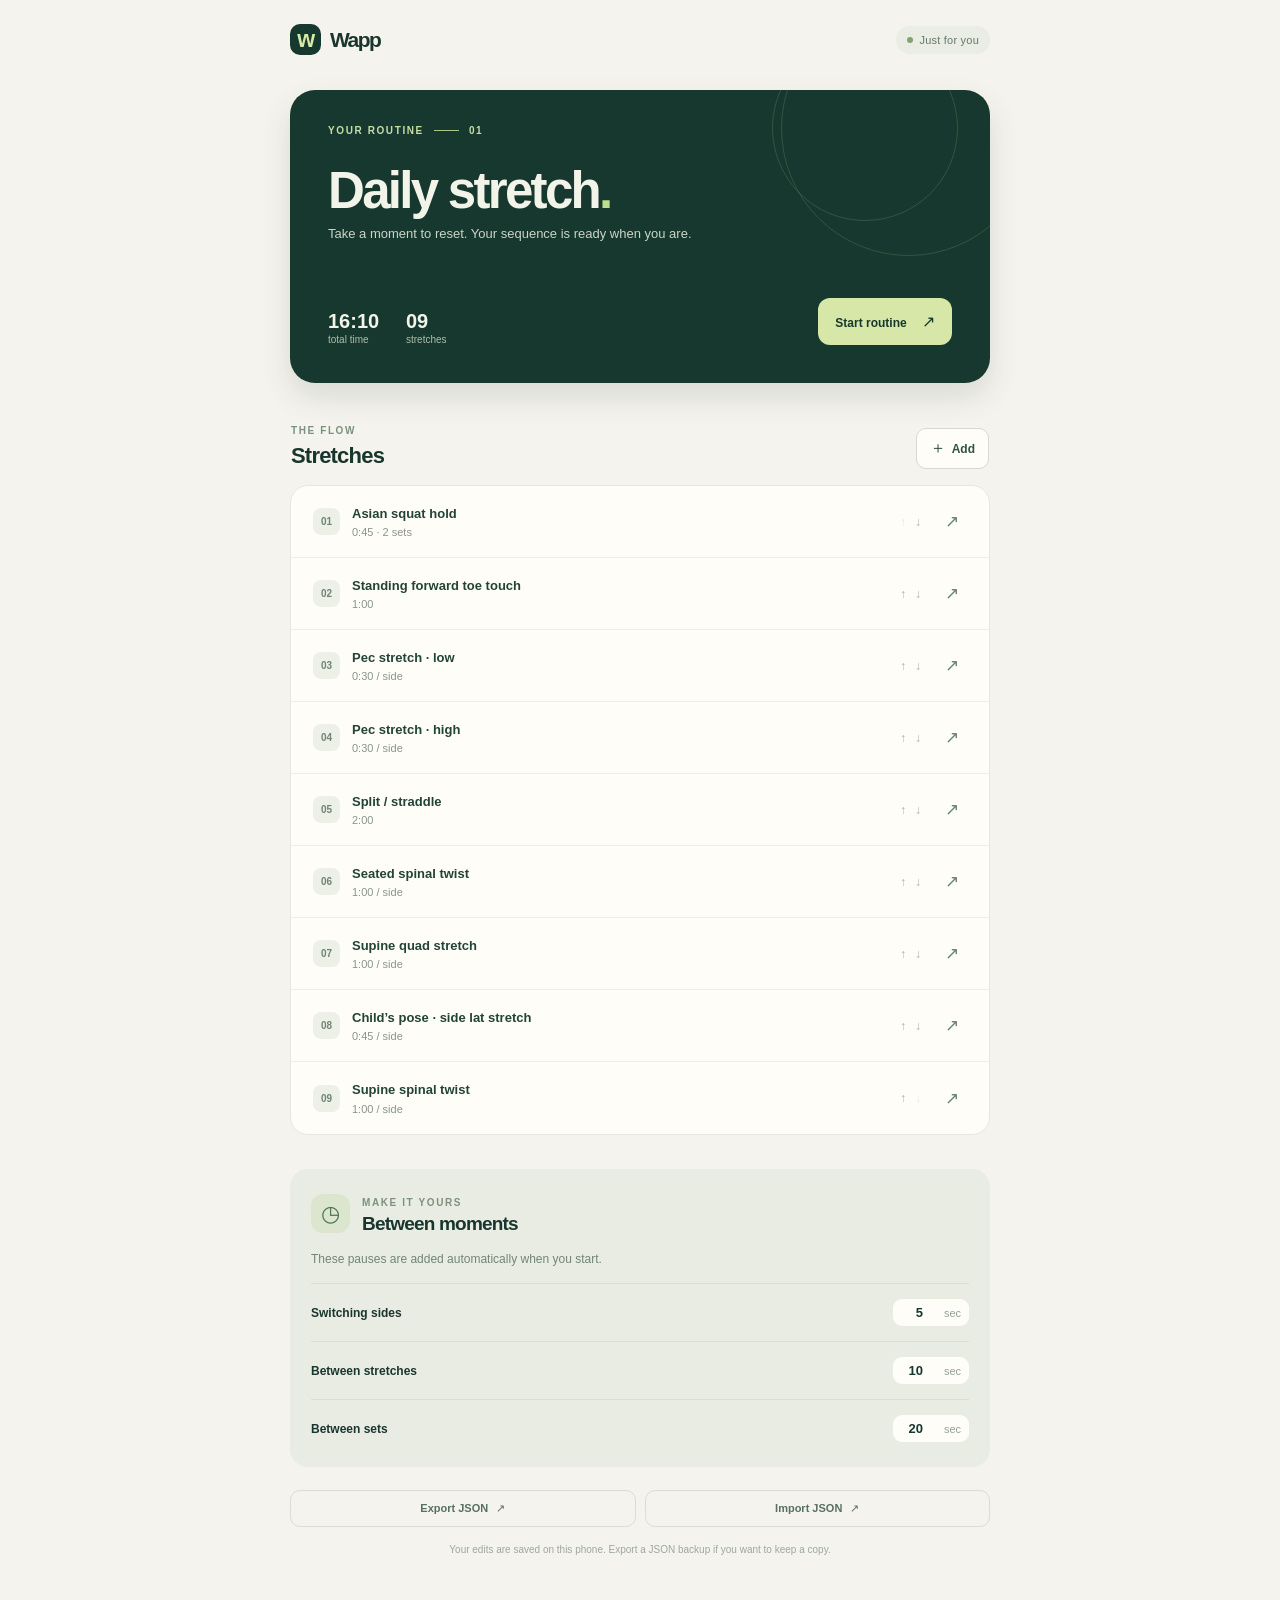
==== docs/index.html @ 228a7057 "Prepare Wapp for GitHub Pages" ====
<!doctype html>
<html lang="en">
<head>
  <meta charset="utf-8">
  <meta name="viewport" content="width=device-width, initial-scale=1, viewport-fit=cover">
  <meta name="theme-color" content="#17382e">
  <meta name="apple-mobile-web-app-capable" content="yes">
  <meta name="apple-mobile-web-app-status-bar-style" content="default">
  <meta name="apple-mobile-web-app-title" content="Wapp">
  <meta name="description" content="Your personal stretch routine and timer.">
  <link rel="manifest" href="./manifest.webmanifest">
  <link rel="icon" href="./icon.svg" type="image/svg+xml">
  <link rel="apple-touch-icon" href="./apple-touch-icon.png">
  <link rel="stylesheet" href="./styles.css">
  <title>Wapp · Daily stretch</title>
</head>
<body>
  <main id="overview" class="app-shell">
    <header class="topbar">
      <div class="brand"><span class="brand-mark">w</span><span>Wapp</span></div>
      <span class="private-tag"><span class="private-dot"></span> Just for you</span>
    </header>

    <section class="hero" aria-labelledby="routine-title">
      <div class="hero-orb orb-one"></div><div class="hero-orb orb-two"></div>
      <div class="eyebrow">YOUR ROUTINE <span class="eyebrow-line"></span> 01</div>
      <h1 id="routine-title">Daily stretch<span class="period">.</span></h1>
      <p>Take a moment to reset. Your sequence is ready when you are.</p>
      <div class="hero-bottom">
        <div class="hero-stat"><strong id="total-duration">—</strong><span>total time</span></div>
        <div class="hero-stat"><strong id="move-count">—</strong><span>stretches</span></div>
        <button id="start-button" class="start-button" type="button">Start routine <span aria-hidden="true">↗</span></button>
      </div>
    </section>

    <section class="section-head" aria-label="Routine overview">
      <div><span class="section-kicker">THE FLOW</span><h2>Stretches</h2></div>
      <button id="add-button" class="subtle-button" type="button"><span aria-hidden="true">＋</span> Add</button>
    </section>
    <ol id="exercise-list" class="exercise-list"></ol>

    <section class="settings-card" aria-labelledby="settings-title">
      <div class="settings-head"><span class="settings-icon" aria-hidden="true">◷</span><div><span class="section-kicker">MAKE IT YOURS</span><h2 id="settings-title">Between moments</h2></div></div>
      <p>These pauses are added automatically when you start.</p>
      <div class="setting-row"><label for="side-switch">Switching sides</label><div class="number-field"><input id="side-switch" type="number" min="0" max="300" inputmode="numeric"><span>sec</span></div></div>
      <div class="setting-row"><label for="between-exercises">Between stretches</label><div class="number-field"><input id="between-exercises" type="number" min="0" max="300" inputmode="numeric"><span>sec</span></div></div>
      <div class="setting-row"><label for="between-sets">Between sets</label><div class="number-field"><input id="between-sets" type="number" min="0" max="600" inputmode="numeric"><span>sec</span></div></div>
    </section>

    <section class="data-actions" aria-label="Routine data">
      <button id="export-button" type="button">Export JSON <span aria-hidden="true">↗</span></button>
      <button id="import-button" type="button">Import JSON <span aria-hidden="true">↗</span></button>
      <input id="import-file" type="file" accept="application/json,.json" hidden>
    </section>
    <p class="footer-note">Your edits are saved on this phone. Export a JSON backup if you want to keep a copy.</p>
  </main>

  <main id="session" class="session-screen" hidden>
    <div class="session-top"><button id="end-button" class="session-exit" type="button">← End</button><span class="session-label">WAPP / IN SESSION</span><span id="session-progress">1 / 1</span></div>
    <div class="session-main">
      <div id="phase-label" class="phase-label">STRETCH</div>
      <h1 id="step-name">Asian squat hold</h1>
      <p id="step-detail" class="step-detail">Set 1 of 2</p>
      <div id="timer-ring" class="timer-ring"><div class="timer-inner"><span id="remaining-time">0:45</span><span>REMAINING</span></div></div>
      <p id="pause-note" class="pause-note" role="status">Keep this screen open for audible transitions.</p>
    </div>
    <div class="session-bottom">
      <div class="up-next"><span>UP NEXT</span><strong id="up-next-name">Set break</strong></div>
      <div class="session-controls"><button id="previous-button" type="button" aria-label="Previous step">↶</button><button id="pause-button" type="button">Pause</button><button id="next-button" type="button" aria-label="Next step">↷</button></div>
    </div>
  </main>

  <dialog id="exercise-dialog" class="edit-dialog">
    <form id="exercise-form" method="dialog">
      <div class="dialog-head"><div><span class="section-kicker">YOUR ROUTINE</span><h2 id="dialog-title">Edit stretch</h2></div><button id="close-dialog" class="close-button" type="button" aria-label="Close">×</button></div>
      <label class="form-label" for="exercise-name">Name<input id="exercise-name" name="name" required maxlength="80" autocomplete="off"></label>
      <div class="form-grid"><label class="form-label" for="exercise-seconds">Seconds per hold<input id="exercise-seconds" name="seconds" type="number" required min="1" max="3600" inputmode="numeric"></label><label class="form-label" for="exercise-sets">Sets<input id="exercise-sets" name="sets" type="number" required min="1" max="20" inputmode="numeric"></label></div>
      <label class="form-label" for="exercise-sides">Sides<select id="exercise-sides" name="sides"><option value="none">One hold</option><option value="both">Left and right</option></select></label>
      <div class="dialog-actions"><button id="delete-button" class="delete-button" type="button">Delete</button><button class="save-button" type="submit">Save stretch</button></div>
    </form>
  </dialog>
  <div id="toast" class="toast" role="status" aria-live="polite"></div>
  <script type="module" src="./app.js"></script>
</body>
</html>
---- docs/styles.css ----
:root{font-family:-apple-system,BlinkMacSystemFont,'Segoe UI',sans-serif;color:#19362e;background:#f5f3ed;font-synthesis:none;-webkit-font-smoothing:antialiased}
*{box-sizing:border-box}body{margin:0}button,input,select{font:inherit}button{cursor:pointer}button:focus-visible,input:focus-visible,select:focus-visible{outline:3px solid #b4c777;outline-offset:3px}[hidden]{display:none!important}
.app-shell{max-width:780px;margin:auto;padding:calc(env(safe-area-inset-top) + 24px) 20px calc(env(safe-area-inset-bottom) + 48px)}
.topbar{display:flex;align-items:center;justify-content:space-between;margin-bottom:35px}.brand{display:flex;align-items:center;gap:9px;font-family:-apple-system,BlinkMacSystemFont,'Segoe UI',sans-serif;font-size:21px;font-weight:800;letter-spacing:-1.5px}.brand-mark{display:grid;place-items:center;width:31px;height:31px;border-radius:10px;background:#17382e;color:#d8e8a7;font-size:23px;line-height:1}.private-tag{font-size:11px;letter-spacing:.02em;color:#65786c;background:#e9ede3;padding:8px 11px;border-radius:30px;display:flex;align-items:center;gap:7px}.private-dot{width:6px;height:6px;border-radius:50%;background:#82a36f}
.hero{position:relative;overflow:hidden;min-height:293px;padding:28px 26px 25px;border-radius:25px;background:#17382e;color:#f3f4e9;box-shadow:0 14px 30px rgba(31,62,46,.13)}.hero>*:not(.hero-orb){position:relative;z-index:1}.hero-orb{position:absolute;border:1px solid rgba(216,232,167,.15);border-radius:50%;pointer-events:none}.orb-one{width:255px;height:255px;right:-46px;top:-89px}.orb-two{width:186px;height:186px;right:32px;top:-55px}.eyebrow,.section-kicker,.phase-label,.session-label{font-size:10px;font-weight:700;letter-spacing:.16em}.eyebrow{display:flex;align-items:center;gap:10px;color:#c7dda8}.eyebrow-line{display:inline-block;width:25px;height:1px;background:#adc78b}.hero h1{margin:28px 0 6px;font:800 clamp(36px,8vw,51px)/1.05 -apple-system,BlinkMacSystemFont,'Segoe UI',sans-serif;letter-spacing:-2.7px}.period{color:#bddd91}.hero p{font-size:13px;color:#c9d5c9;line-height:1.5;margin:0}.hero-bottom{display:flex;align-items:end;gap:24px;margin-top:44px}.hero-stat{display:flex;flex-direction:column;gap:1px;min-width:54px}.hero-stat strong{font:700 20px -apple-system,BlinkMacSystemFont,'Segoe UI',sans-serif}.hero-stat span{font-size:10px;color:#adbfad}.start-button{margin-left:auto;border:0;border-radius:12px;background:#d7e7a8;color:#17382e;padding:14px 17px;font-size:12px;font-weight:800;white-space:nowrap}.start-button span{margin-left:12px;font-size:16px}.start-button:hover{background:#e6f1c5}
.section-head{display:flex;align-items:end;justify-content:space-between;margin:37px 1px 16px}.section-kicker{color:#7b927d}.section-head h2,.settings-card h2,.dialog-head h2{font:800 22px -apple-system,BlinkMacSystemFont,'Segoe UI',sans-serif;letter-spacing:-.8px;margin:5px 0 0}.subtle-button{border:1px solid #d5dbd0;background:#fffdf8;color:#315442;border-radius:10px;padding:9px 13px;font-size:12px;font-weight:700}.subtle-button span{font-size:16px;margin-right:3px}
.exercise-list{list-style:none;padding:0;margin:0;background:#fffdf8;border:1px solid #e8e7de;border-radius:18px;overflow:hidden}.exercise-item{display:flex;align-items:center;gap:12px;min-height:72px;padding:10px 15px;border-bottom:1px solid #eeede6}.exercise-item:last-child{border-bottom:0}.exercise-index{display:grid;place-items:center;flex:0 0 27px;height:27px;border-radius:8px;background:#edf0e7;color:#6f8573;font:700 10px -apple-system,BlinkMacSystemFont,'Segoe UI',sans-serif}.exercise-copy{flex:1;min-width:0}.exercise-name{display:block;font-size:13px;font-weight:700;line-height:1.35;color:#234337}.exercise-meta{display:block;color:#89948b;font-size:11px;margin-top:4px}.exercise-edit{border:0;background:none;color:#698474;padding:8px;font-size:17px;line-height:1}.move-controls{display:flex;gap:1px}.move-controls button{border:0;background:none;color:#a3b1a5;padding:4px;font-size:12px}.move-controls button:disabled{opacity:.25;cursor:default}
.settings-card{margin-top:34px;background:#e9ece3;border-radius:18px;padding:23px 21px 10px}.settings-head{display:flex;align-items:center;gap:12px}.settings-icon{display:grid;place-items:center;width:39px;height:39px;border-radius:12px;background:#dce6cf;color:#4b7653;font-size:22px}.settings-card h2{font-size:19px;margin-top:3px}.settings-card>p{margin:17px 0;color:#728576;font-size:12px}.setting-row{display:flex;justify-content:space-between;align-items:center;border-top:1px solid #d9dfd5;min-height:58px;gap:15px}.setting-row label{font-size:12px;font-weight:600}.number-field{display:flex;align-items:center;gap:4px;background:#fffdf8;border-radius:9px;padding:5px 8px}.number-field input{width:39px;border:0;background:transparent;text-align:right;color:#17382e;font-weight:700;font-size:13px;outline:none}.number-field span{color:#94a093;font-size:11px}
.data-actions{display:flex;gap:9px;margin-top:23px}.data-actions button{flex:1;border:1px solid #d8ded5;background:transparent;color:#57705f;padding:11px;border-radius:10px;font-size:11px;font-weight:700}.data-actions span{margin-left:5px}.footer-note{color:#9ba99a;font-size:10px;text-align:center;line-height:1.5;margin:15px 0 0}
.session-screen{min-height:100dvh;background:#17382e;color:#f2f5e9;display:flex;flex-direction:column;padding:calc(env(safe-area-inset-top) + 25px) 22px calc(env(safe-area-inset-bottom) + 25px)}.session-top{display:flex;justify-content:space-between;align-items:center;gap:10px;font-size:11px;color:#b7cbb3}.session-exit{border:0;background:none;color:#dce9cb;font-size:12px;padding:8px 0}.session-label{color:#91af93;font-size:9px}.session-main{flex:1;display:flex;align-items:center;justify-content:center;flex-direction:column;text-align:center;padding:25px 0}.phase-label{color:#b9d69b}.session-main h1{font:800 clamp(28px,8vw,42px)/1.12 -apple-system,BlinkMacSystemFont,'Segoe UI',sans-serif;letter-spacing:-1.5px;max-width:500px;margin:14px 0 8px}.step-detail{color:#b9cbb7;font-size:13px;margin:0}.timer-ring{width:min(65vw,265px);height:min(65vw,265px);border-radius:50%;margin:35px 0 18px;background:conic-gradient(#d9e9a9 0deg,#d9e9a9 var(--progress,360deg),rgba(255,255,255,.12) var(--progress,360deg));padding:9px;display:grid;place-items:center}.timer-inner{width:100%;height:100%;border-radius:50%;background:#17382e;display:flex;align-items:center;justify-content:center;flex-direction:column;gap:3px}.timer-inner span:first-child{font:800 clamp(48px,13vw,68px)/1 -apple-system,BlinkMacSystemFont,'Segoe UI',sans-serif;letter-spacing:-3px;font-variant-numeric:tabular-nums}.timer-inner span:last-child{font-size:9px;letter-spacing:.18em;color:#9db69b;font-weight:700}.pause-note{min-height:28px;color:#a8bfa8;font-size:11px}.session-bottom{width:100%;max-width:450px;margin:auto}.up-next{display:flex;flex-direction:column;gap:5px;border-top:1px solid #3e5a4b;padding-top:16px}.up-next span{font-size:9px;letter-spacing:.16em;color:#91af93;font-weight:700}.up-next strong{font-size:13px;font-weight:600}.session-controls{display:flex;justify-content:center;gap:15px;margin-top:20px}.session-controls button{border:1px solid #5c7864;background:transparent;color:#eff2e7;height:54px;border-radius:13px;min-width:55px;font-size:23px}.session-controls #pause-button{min-width:152px;background:#d9e9a9;color:#17382e;border-color:#d9e9a9;font-size:13px;font-weight:800}
.edit-dialog{width:min(calc(100% - 30px),430px);border:0;border-radius:20px;padding:24px;background:#fffdf8;color:#17382e;box-shadow:0 30px 70px #102b24a0}.edit-dialog::backdrop{background:rgba(13,39,30,.65)}.dialog-head{display:flex;align-items:start;justify-content:space-between;margin-bottom:24px}.close-button{border:0;background:#eef1e9;color:#617565;width:31px;height:31px;border-radius:9px;font-size:22px;line-height:1}.form-label{display:flex;flex-direction:column;gap:7px;font-size:11px;font-weight:700;color:#546d5b;margin-bottom:17px}.form-label input,.form-label select{width:100%;border:1px solid #dfe5dc;border-radius:10px;background:#fff;color:#17382e;padding:12px;font-size:14px}.form-grid{display:grid;grid-template-columns:1fr 1fr;gap:12px}.dialog-actions{display:flex;gap:9px;margin-top:27px}.dialog-actions button{border:0;border-radius:10px;padding:12px 14px;font-size:12px;font-weight:700}.delete-button{background:#f5e9e4;color:#a75d50}.save-button{background:#17382e;color:#fff;flex:1}.toast{position:fixed;bottom:calc(env(safe-area-inset-bottom) + 24px);left:50%;transform:translate(-50%,20px);background:#17382e;color:#fff;padding:11px 16px;border-radius:10px;font-size:12px;opacity:0;pointer-events:none;transition:.2s;white-space:nowrap;z-index:20}.toast.show{opacity:1;transform:translate(-50%,0)}
@media(min-width:640px){.app-shell{padding-left:40px;padding-right:40px}.hero{padding:35px 38px}.hero-bottom{margin-top:55px}.exercise-item{padding-left:22px;padding-right:22px}}
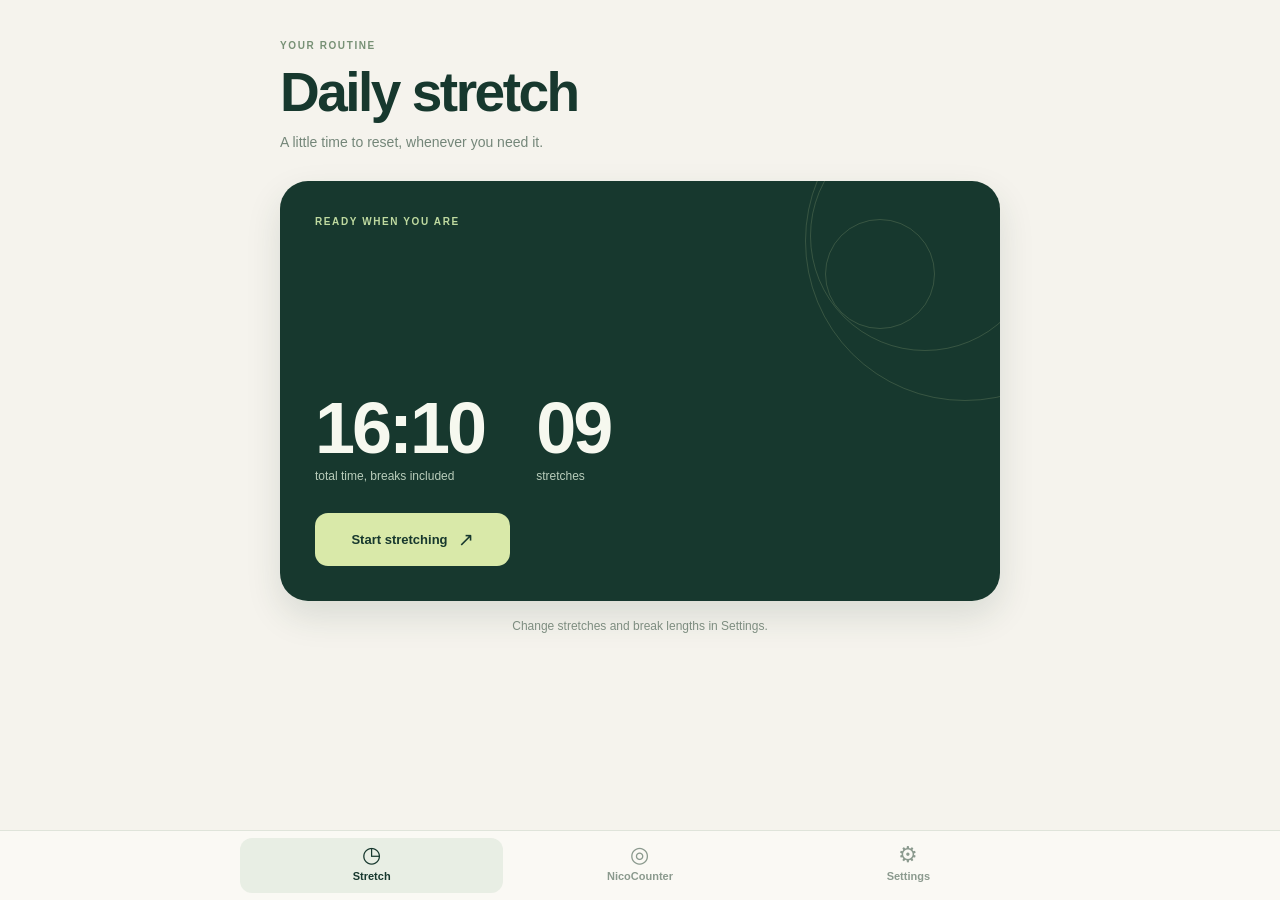
==== commit ae1547de: "Add NicoCounter and settings hub" ====
--- a/docs/index.html
+++ b/docs/index.html
@@ -3,82 +3,46 @@
 <head>
   <meta charset="utf-8">
   <meta name="viewport" content="width=device-width, initial-scale=1, viewport-fit=cover">
-  <meta name="theme-color" content="#17382e">
+  <meta name="theme-color" content="#f5f3ed">
   <meta name="apple-mobile-web-app-capable" content="yes">
   <meta name="apple-mobile-web-app-status-bar-style" content="default">
   <meta name="apple-mobile-web-app-title" content="Wapp">
-  <meta name="description" content="Your personal stretch routine and timer.">
+  <meta name="description" content="A personal stretch timer and NicoCounter.">
   <link rel="manifest" href="./manifest.webmanifest">
   <link rel="icon" href="./icon.svg" type="image/svg+xml">
   <link rel="apple-touch-icon" href="./apple-touch-icon.png">
   <link rel="stylesheet" href="./styles.css">
-  <title>Wapp · Daily stretch</title>
+  <title>Wapp</title>
 </head>
 <body>
-  <main id="overview" class="app-shell">
-    <header class="topbar">
-      <div class="brand"><span class="brand-mark">w</span><span>Wapp</span></div>
-      <span class="private-tag"><span class="private-dot"></span> Just for you</span>
-    </header>
-
-    <section class="hero" aria-labelledby="routine-title">
-      <div class="hero-orb orb-one"></div><div class="hero-orb orb-two"></div>
-      <div class="eyebrow">YOUR ROUTINE <span class="eyebrow-line"></span> 01</div>
-      <h1 id="routine-title">Daily stretch<span class="period">.</span></h1>
-      <p>Take a moment to reset. Your sequence is ready when you are.</p>
-      <div class="hero-bottom">
-        <div class="hero-stat"><strong id="total-duration">—</strong><span>total time</span></div>
-        <div class="hero-stat"><strong id="move-count">—</strong><span>stretches</span></div>
-        <button id="start-button" class="start-button" type="button">Start routine <span aria-hidden="true">↗</span></button>
-      </div>
-    </section>
-
-    <section class="section-head" aria-label="Routine overview">
-      <div><span class="section-kicker">THE FLOW</span><h2>Stretches</h2></div>
-      <button id="add-button" class="subtle-button" type="button"><span aria-hidden="true">＋</span> Add</button>
-    </section>
-    <ol id="exercise-list" class="exercise-list"></ol>
-
-    <section class="settings-card" aria-labelledby="settings-title">
-      <div class="settings-head"><span class="settings-icon" aria-hidden="true">◷</span><div><span class="section-kicker">MAKE IT YOURS</span><h2 id="settings-title">Between moments</h2></div></div>
-      <p>These pauses are added automatically when you start.</p>
-      <div class="setting-row"><label for="side-switch">Switching sides</label><div class="number-field"><input id="side-switch" type="number" min="0" max="300" inputmode="numeric"><span>sec</span></div></div>
-      <div class="setting-row"><label for="between-exercises">Between stretches</label><div class="number-field"><input id="between-exercises" type="number" min="0" max="300" inputmode="numeric"><span>sec</span></div></div>
-      <div class="setting-row"><label for="between-sets">Between sets</label><div class="number-field"><input id="between-sets" type="number" min="0" max="600" inputmode="numeric"><span>sec</span></div></div>
-    </section>
-
-    <section class="data-actions" aria-label="Routine data">
-      <button id="export-button" type="button">Export JSON <span aria-hidden="true">↗</span></button>
-      <button id="import-button" type="button">Import JSON <span aria-hidden="true">↗</span></button>
-      <input id="import-file" type="file" accept="application/json,.json" hidden>
-    </section>
-    <p class="footer-note">Your edits are saved on this phone. Export a JSON backup if you want to keep a copy.</p>
+  <main id="stretch-view" class="app-view page-wrap">
+    <header class="page-header"><p class="eyebrow">YOUR ROUTINE</p><h1 id="routine-title">Daily stretch</h1><p class="page-intro">A little time to reset, whenever you need it.</p></header>
+    <section class="stretch-card" aria-label="Stretch summary"><div class="stretch-art" aria-hidden="true"><span></span><span></span><span></span></div><p class="card-kicker">READY WHEN YOU ARE</p><div class="stretch-stats"><div><strong id="total-duration">—</strong><span>total time, breaks included</span></div><div><strong id="move-count">—</strong><span>stretches</span></div></div><button id="start-button" class="primary-button stretch-start" type="button">Start stretching <span aria-hidden="true">↗</span></button></section>
+    <p class="view-hint">Change stretches and break lengths in Settings.</p>
   </main>
 
-  <main id="session" class="session-screen" hidden>
-    <div class="session-top"><button id="end-button" class="session-exit" type="button">← End</button><span class="session-label">WAPP / IN SESSION</span><span id="session-progress">1 / 1</span></div>
-    <div class="session-main">
-      <div id="phase-label" class="phase-label">STRETCH</div>
-      <h1 id="step-name">Asian squat hold</h1>
-      <p id="step-detail" class="step-detail">Set 1 of 2</p>
-      <div id="timer-ring" class="timer-ring"><div class="timer-inner"><span id="remaining-time">0:45</span><span>REMAINING</span></div></div>
-      <p id="pause-note" class="pause-note" role="status">Keep this screen open for audible transitions.</p>
-    </div>
-    <div class="session-bottom">
-      <div class="up-next"><span>UP NEXT</span><strong id="up-next-name">Set break</strong></div>
-      <div class="session-controls"><button id="previous-button" type="button" aria-label="Previous step">↶</button><button id="pause-button" type="button">Pause</button><button id="next-button" type="button" aria-label="Next step">↷</button></div>
-    </div>
+  <main id="nico-view" class="app-view page-wrap" hidden>
+    <header class="page-header"><p class="eyebrow">YOUR PROGRESS</p><h1>NicoCounter</h1><p class="page-intro" id="nico-since">Set a start date in Settings to begin.</p></header>
+    <section class="nico-card" aria-label="NicoCounter totals"><div class="nico-primary"><span>Saved so far</span><strong id="nico-saved">—</strong></div><div class="nico-stats"><div><strong id="nico-days">—</strong><span>days since start</span></div><div><strong id="nico-packets">—</strong><span>estimated packets avoided</span></div></div><p id="nico-breakdown" class="nico-breakdown">Enter your estimate to see savings.</p></section>
+    <div id="nico-setup-hint" class="setup-hint"><p>Start with a date, packet price, and your estimated usage.</p><button id="open-nico-settings" type="button">Set up NicoCounter</button></div>
+    <section class="content-card oops-card" aria-labelledby="oops-title"><div class="section-head"><div><p class="section-kicker">KEEP IT HONEST</p><h2 id="oops-title">Register an oops</h2></div></div><p class="supporting-text">Each entry subtracts its packet count from the estimated savings.</p><form id="oops-form" class="oops-form"><div class="field-grid"><label class="form-label" for="oops-date">Date<input id="oops-date" type="date" required></label><label class="form-label" for="oops-packets">Packets<input id="oops-packets" type="number" min="0.01" max="1000" step="0.01" inputmode="decimal" required value="1"></label></div><label class="form-label" for="oops-note">Note (optional)<input id="oops-note" maxlength="100" placeholder="What happened?"></label><button class="primary-button" type="submit">Add oops</button></form></section>
+    <section class="history-section" aria-labelledby="oops-history-title"><div class="section-head"><div><p class="section-kicker">THE RECORD</p><h2 id="oops-history-title">Oops history</h2></div></div><ul id="nico-oops-list" class="history-list"></ul></section>
   </main>
 
-  <dialog id="exercise-dialog" class="edit-dialog">
-    <form id="exercise-form" method="dialog">
-      <div class="dialog-head"><div><span class="section-kicker">YOUR ROUTINE</span><h2 id="dialog-title">Edit stretch</h2></div><button id="close-dialog" class="close-button" type="button" aria-label="Close">×</button></div>
-      <label class="form-label" for="exercise-name">Name<input id="exercise-name" name="name" required maxlength="80" autocomplete="off"></label>
-      <div class="form-grid"><label class="form-label" for="exercise-seconds">Seconds per hold<input id="exercise-seconds" name="seconds" type="number" required min="1" max="3600" inputmode="numeric"></label><label class="form-label" for="exercise-sets">Sets<input id="exercise-sets" name="sets" type="number" required min="1" max="20" inputmode="numeric"></label></div>
-      <label class="form-label" for="exercise-sides">Sides<select id="exercise-sides" name="sides"><option value="none">One hold</option><option value="both">Left and right</option></select></label>
-      <div class="dialog-actions"><button id="delete-button" class="delete-button" type="button">Delete</button><button class="save-button" type="submit">Save stretch</button></div>
-    </form>
-  </dialog>
+  <main id="settings-view" class="app-view page-wrap" hidden>
+    <div id="settings-home"><header class="page-header"><p class="eyebrow">MAKE IT YOURS</p><h1>Settings</h1><p class="page-intro">Choose what you want to configure.</p></header><div class="settings-app-list"><button id="settings-open-stretch" class="settings-app-button" type="button"><span class="settings-app-icon" aria-hidden="true">◷</span><span><strong>Stretch</strong><small>Routine, timings, and breaks</small></span><span class="settings-app-arrow" aria-hidden="true">›</span></button><button id="settings-open-nico" class="settings-app-button" type="button"><span class="settings-app-icon" aria-hidden="true">◎</span><span><strong>NicoCounter</strong><small>Estimate and oops entries</small></span><span class="settings-app-arrow" aria-hidden="true">›</span></button><button id="settings-open-backup" class="settings-app-button" type="button"><span class="settings-app-icon" aria-hidden="true">↗</span><span><strong>Backup</strong><small>Import, export, and share data</small></span><span class="settings-app-arrow" aria-hidden="true">›</span></button></div></div>
+    <button id="settings-back" class="settings-back" type="button" hidden>‹ Settings</button>
+    <section id="stretch-settings" class="settings-section" aria-labelledby="stretch-settings-title" hidden><div class="section-head"><div><p class="section-kicker">STRETCH</p><h2 id="stretch-settings-title">Routine</h2></div><button id="add-button" class="subtle-button" type="button">＋ Add stretch</button></div><div class="content-card routine-card"><label class="form-label" for="routine-name">Routine name<input id="routine-name" maxlength="80"></label><ol id="exercise-list" class="exercise-list"></ol></div><div class="content-card breaks-card"><h3>Breaks</h3><p class="supporting-text">These pauses are included in the total time.</p><div class="setting-row"><label for="side-switch">Switching sides</label><div class="number-field"><input id="side-switch" type="number" min="0" max="300" inputmode="numeric"><span>sec</span></div></div><div class="setting-row"><label for="between-exercises">Between stretches</label><div class="number-field"><input id="between-exercises" type="number" min="0" max="300" inputmode="numeric"><span>sec</span></div></div><div class="setting-row"><label for="between-sets">Between sets</label><div class="number-field"><input id="between-sets" type="number" min="0" max="600" inputmode="numeric"><span>sec</span></div></div></div></section>
+    <section id="nico-settings" class="settings-section" aria-labelledby="nico-settings-title" hidden><div class="section-head"><div><p class="section-kicker">NICOCOUNTER</p><h2 id="nico-settings-title">Estimate</h2></div></div><div class="content-card"><form id="nico-settings-form"><label class="form-label" for="nico-start-date">Start date<input id="nico-start-date" type="date" required></label><div class="field-grid"><label class="form-label" for="nico-price">Price per packet<input id="nico-price" type="number" min="0" max="1000000" step="0.01" inputmode="decimal" required></label><label class="form-label" for="nico-currency">Currency label<input id="nico-currency" maxlength="8" placeholder="kr" required></label></div><div class="estimate-row"><label class="form-label" for="nico-rate">Estimated packets<input id="nico-rate" type="number" min="0.01" max="1000" step="0.01" inputmode="decimal" required></label><span>every</span><label class="form-label" for="nico-period">Days<input id="nico-period" type="number" min="1" max="3650" step="1" inputmode="numeric" required></label></div><p class="supporting-text">Example: 1 packet every 7 days. Savings accrue each day.</p><button class="primary-button" type="submit">Save estimate</button></form></div><div class="content-card settings-oops"><h3>Oops entries</h3><p class="supporting-text">Edit or remove past entries here.</p><ul id="settings-oops-list" class="history-list"></ul></div></section>
+    <section id="backup-settings" class="settings-section" aria-labelledby="backup-title" hidden><div class="section-head"><div><p class="section-kicker">YOUR DATA</p><h2 id="backup-title">Backup</h2></div></div><div class="content-card backup-card"><p>Data stays in the browser on each device. A computer backup includes only that computer’s data; it cannot read your phone’s entries.</p><div class="backup-actions"><button id="export-button" class="subtle-button" type="button">Export JSON on this computer</button><button id="import-button" class="subtle-button" type="button">Import JSON</button></div><button id="share-button" class="subtle-button" type="button">Share this device’s backup</button><input id="import-file" type="file" accept="application/json,.json" hidden><p class="supporting-text">To move phone data to your computer, use Share backup on your phone, then import that file on your computer. Importing a backup replaces the data on this device.</p></div></section>
+  </main>
+
+  <nav id="bottom-nav" class="bottom-nav" aria-label="Main navigation"><div class="nav-inner"><button type="button" class="nav-button active" data-view="stretch" aria-current="page"><span class="nav-icon" aria-hidden="true">◷</span><span>Stretch</span></button><button type="button" class="nav-button" data-view="nico"><span class="nav-icon" aria-hidden="true">◎</span><span>NicoCounter</span></button><button type="button" class="nav-button" data-view="settings"><span class="nav-icon" aria-hidden="true">⚙</span><span>Settings</span></button></div></nav>
+
+  <main id="session" class="session-screen" hidden><div class="session-top"><span class="session-label">STRETCH SESSION</span><span id="session-progress">1 / 1</span></div><div class="session-main"><div id="phase-label" class="phase-label">STRETCH</div><h1 id="step-name">Asian squat hold</h1><p id="step-detail" class="step-detail">Set 1 of 2</p><div id="timer-ring" class="timer-ring"><div class="timer-inner"><span id="remaining-time">0:45</span><span>REMAINING</span></div></div><p id="pause-note" class="pause-note" role="status">Keep this screen open for audible transitions.</p></div><div class="session-bottom"><div class="up-next"><span>UP NEXT</span><strong id="up-next-name">Set break</strong></div><div class="session-controls"><button id="previous-button" type="button" aria-label="Go back">↶<small>Back</small></button><button id="pause-button" type="button">Pause</button><button id="next-button" type="button" aria-label="Skip step">↷<small>Skip</small></button><button id="end-button" type="button" aria-label="Stop session">×<small>Stop</small></button></div></div></main>
+
+  <dialog id="exercise-dialog" class="edit-dialog"><form id="exercise-form" method="dialog"><div class="dialog-head"><div><span class="section-kicker">YOUR ROUTINE</span><h2 id="dialog-title">Edit stretch</h2></div><button id="close-dialog" class="close-button" type="button" aria-label="Close">×</button></div><label class="form-label" for="exercise-name">Name<input id="exercise-name" required maxlength="80" autocomplete="off"></label><div class="field-grid"><label class="form-label" for="exercise-seconds">Seconds per hold<input id="exercise-seconds" type="number" required min="1" max="3600" inputmode="numeric"></label><label class="form-label" for="exercise-sets">Sets<input id="exercise-sets" type="number" required min="1" max="20" inputmode="numeric"></label></div><label class="form-label" for="exercise-sides">Sides<select id="exercise-sides"><option value="none">One hold</option><option value="both">Left and right</option></select></label><div class="dialog-actions"><button id="delete-button" class="delete-button" type="button">Delete</button><button class="save-button" type="submit">Save stretch</button></div></form></dialog>
+  <dialog id="oops-dialog" class="edit-dialog"><form id="oops-edit-form" method="dialog"><div class="dialog-head"><div><span class="section-kicker">NICOCOUNTER</span><h2>Edit oops</h2></div><button id="close-oops-dialog" class="close-button" type="button" aria-label="Close">×</button></div><label class="form-label" for="edit-oops-date">Date<input id="edit-oops-date" type="date" required></label><label class="form-label" for="edit-oops-packets">Packets<input id="edit-oops-packets" type="number" min="0.01" max="1000" step="0.01" inputmode="decimal" required></label><label class="form-label" for="edit-oops-note">Note<input id="edit-oops-note" maxlength="100"></label><div class="dialog-actions"><button id="delete-oops-button" class="delete-button" type="button">Delete</button><button class="save-button" type="submit">Save oops</button></div></form></dialog>
   <div id="toast" class="toast" role="status" aria-live="polite"></div>
   <script type="module" src="./app.js"></script>
 </body>
--- a/docs/styles.css
+++ b/docs/styles.css
@@ -1,12 +1,18 @@
-:root{font-family:-apple-system,BlinkMacSystemFont,'Segoe UI',sans-serif;color:#19362e;background:#f5f3ed;font-synthesis:none;-webkit-font-smoothing:antialiased}
-*{box-sizing:border-box}body{margin:0}button,input,select{font:inherit}button{cursor:pointer}button:focus-visible,input:focus-visible,select:focus-visible{outline:3px solid #b4c777;outline-offset:3px}[hidden]{display:none!important}
-.app-shell{max-width:780px;margin:auto;padding:calc(env(safe-area-inset-top) + 24px) 20px calc(env(safe-area-inset-bottom) + 48px)}
-.topbar{display:flex;align-items:center;justify-content:space-between;margin-bottom:35px}.brand{display:flex;align-items:center;gap:9px;font-family:-apple-system,BlinkMacSystemFont,'Segoe UI',sans-serif;font-size:21px;font-weight:800;letter-spacing:-1.5px}.brand-mark{display:grid;place-items:center;width:31px;height:31px;border-radius:10px;background:#17382e;color:#d8e8a7;font-size:23px;line-height:1}.private-tag{font-size:11px;letter-spacing:.02em;color:#65786c;background:#e9ede3;padding:8px 11px;border-radius:30px;display:flex;align-items:center;gap:7px}.private-dot{width:6px;height:6px;border-radius:50%;background:#82a36f}
-.hero{position:relative;overflow:hidden;min-height:293px;padding:28px 26px 25px;border-radius:25px;background:#17382e;color:#f3f4e9;box-shadow:0 14px 30px rgba(31,62,46,.13)}.hero>*:not(.hero-orb){position:relative;z-index:1}.hero-orb{position:absolute;border:1px solid rgba(216,232,167,.15);border-radius:50%;pointer-events:none}.orb-one{width:255px;height:255px;right:-46px;top:-89px}.orb-two{width:186px;height:186px;right:32px;top:-55px}.eyebrow,.section-kicker,.phase-label,.session-label{font-size:10px;font-weight:700;letter-spacing:.16em}.eyebrow{display:flex;align-items:center;gap:10px;color:#c7dda8}.eyebrow-line{display:inline-block;width:25px;height:1px;background:#adc78b}.hero h1{margin:28px 0 6px;font:800 clamp(36px,8vw,51px)/1.05 -apple-system,BlinkMacSystemFont,'Segoe UI',sans-serif;letter-spacing:-2.7px}.period{color:#bddd91}.hero p{font-size:13px;color:#c9d5c9;line-height:1.5;margin:0}.hero-bottom{display:flex;align-items:end;gap:24px;margin-top:44px}.hero-stat{display:flex;flex-direction:column;gap:1px;min-width:54px}.hero-stat strong{font:700 20px -apple-system,BlinkMacSystemFont,'Segoe UI',sans-serif}.hero-stat span{font-size:10px;color:#adbfad}.start-button{margin-left:auto;border:0;border-radius:12px;background:#d7e7a8;color:#17382e;padding:14px 17px;font-size:12px;font-weight:800;white-space:nowrap}.start-button span{margin-left:12px;font-size:16px}.start-button:hover{background:#e6f1c5}
-.section-head{display:flex;align-items:end;justify-content:space-between;margin:37px 1px 16px}.section-kicker{color:#7b927d}.section-head h2,.settings-card h2,.dialog-head h2{font:800 22px -apple-system,BlinkMacSystemFont,'Segoe UI',sans-serif;letter-spacing:-.8px;margin:5px 0 0}.subtle-button{border:1px solid #d5dbd0;background:#fffdf8;color:#315442;border-radius:10px;padding:9px 13px;font-size:12px;font-weight:700}.subtle-button span{font-size:16px;margin-right:3px}
-.exercise-list{list-style:none;padding:0;margin:0;background:#fffdf8;border:1px solid #e8e7de;border-radius:18px;overflow:hidden}.exercise-item{display:flex;align-items:center;gap:12px;min-height:72px;padding:10px 15px;border-bottom:1px solid #eeede6}.exercise-item:last-child{border-bottom:0}.exercise-index{display:grid;place-items:center;flex:0 0 27px;height:27px;border-radius:8px;background:#edf0e7;color:#6f8573;font:700 10px -apple-system,BlinkMacSystemFont,'Segoe UI',sans-serif}.exercise-copy{flex:1;min-width:0}.exercise-name{display:block;font-size:13px;font-weight:700;line-height:1.35;color:#234337}.exercise-meta{display:block;color:#89948b;font-size:11px;margin-top:4px}.exercise-edit{border:0;background:none;color:#698474;padding:8px;font-size:17px;line-height:1}.move-controls{display:flex;gap:1px}.move-controls button{border:0;background:none;color:#a3b1a5;padding:4px;font-size:12px}.move-controls button:disabled{opacity:.25;cursor:default}
-.settings-card{margin-top:34px;background:#e9ece3;border-radius:18px;padding:23px 21px 10px}.settings-head{display:flex;align-items:center;gap:12px}.settings-icon{display:grid;place-items:center;width:39px;height:39px;border-radius:12px;background:#dce6cf;color:#4b7653;font-size:22px}.settings-card h2{font-size:19px;margin-top:3px}.settings-card>p{margin:17px 0;color:#728576;font-size:12px}.setting-row{display:flex;justify-content:space-between;align-items:center;border-top:1px solid #d9dfd5;min-height:58px;gap:15px}.setting-row label{font-size:12px;font-weight:600}.number-field{display:flex;align-items:center;gap:4px;background:#fffdf8;border-radius:9px;padding:5px 8px}.number-field input{width:39px;border:0;background:transparent;text-align:right;color:#17382e;font-weight:700;font-size:13px;outline:none}.number-field span{color:#94a093;font-size:11px}
-.data-actions{display:flex;gap:9px;margin-top:23px}.data-actions button{flex:1;border:1px solid #d8ded5;background:transparent;color:#57705f;padding:11px;border-radius:10px;font-size:11px;font-weight:700}.data-actions span{margin-left:5px}.footer-note{color:#9ba99a;font-size:10px;text-align:center;line-height:1.5;margin:15px 0 0}
-.session-screen{min-height:100dvh;background:#17382e;color:#f2f5e9;display:flex;flex-direction:column;padding:calc(env(safe-area-inset-top) + 25px) 22px calc(env(safe-area-inset-bottom) + 25px)}.session-top{display:flex;justify-content:space-between;align-items:center;gap:10px;font-size:11px;color:#b7cbb3}.session-exit{border:0;background:none;color:#dce9cb;font-size:12px;padding:8px 0}.session-label{color:#91af93;font-size:9px}.session-main{flex:1;display:flex;align-items:center;justify-content:center;flex-direction:column;text-align:center;padding:25px 0}.phase-label{color:#b9d69b}.session-main h1{font:800 clamp(28px,8vw,42px)/1.12 -apple-system,BlinkMacSystemFont,'Segoe UI',sans-serif;letter-spacing:-1.5px;max-width:500px;margin:14px 0 8px}.step-detail{color:#b9cbb7;font-size:13px;margin:0}.timer-ring{width:min(65vw,265px);height:min(65vw,265px);border-radius:50%;margin:35px 0 18px;background:conic-gradient(#d9e9a9 0deg,#d9e9a9 var(--progress,360deg),rgba(255,255,255,.12) var(--progress,360deg));padding:9px;display:grid;place-items:center}.timer-inner{width:100%;height:100%;border-radius:50%;background:#17382e;display:flex;align-items:center;justify-content:center;flex-direction:column;gap:3px}.timer-inner span:first-child{font:800 clamp(48px,13vw,68px)/1 -apple-system,BlinkMacSystemFont,'Segoe UI',sans-serif;letter-spacing:-3px;font-variant-numeric:tabular-nums}.timer-inner span:last-child{font-size:9px;letter-spacing:.18em;color:#9db69b;font-weight:700}.pause-note{min-height:28px;color:#a8bfa8;font-size:11px}.session-bottom{width:100%;max-width:450px;margin:auto}.up-next{display:flex;flex-direction:column;gap:5px;border-top:1px solid #3e5a4b;padding-top:16px}.up-next span{font-size:9px;letter-spacing:.16em;color:#91af93;font-weight:700}.up-next strong{font-size:13px;font-weight:600}.session-controls{display:flex;justify-content:center;gap:15px;margin-top:20px}.session-controls button{border:1px solid #5c7864;background:transparent;color:#eff2e7;height:54px;border-radius:13px;min-width:55px;font-size:23px}.session-controls #pause-button{min-width:152px;background:#d9e9a9;color:#17382e;border-color:#d9e9a9;font-size:13px;font-weight:800}
-.edit-dialog{width:min(calc(100% - 30px),430px);border:0;border-radius:20px;padding:24px;background:#fffdf8;color:#17382e;box-shadow:0 30px 70px #102b24a0}.edit-dialog::backdrop{background:rgba(13,39,30,.65)}.dialog-head{display:flex;align-items:start;justify-content:space-between;margin-bottom:24px}.close-button{border:0;background:#eef1e9;color:#617565;width:31px;height:31px;border-radius:9px;font-size:22px;line-height:1}.form-label{display:flex;flex-direction:column;gap:7px;font-size:11px;font-weight:700;color:#546d5b;margin-bottom:17px}.form-label input,.form-label select{width:100%;border:1px solid #dfe5dc;border-radius:10px;background:#fff;color:#17382e;padding:12px;font-size:14px}.form-grid{display:grid;grid-template-columns:1fr 1fr;gap:12px}.dialog-actions{display:flex;gap:9px;margin-top:27px}.dialog-actions button{border:0;border-radius:10px;padding:12px 14px;font-size:12px;font-weight:700}.delete-button{background:#f5e9e4;color:#a75d50}.save-button{background:#17382e;color:#fff;flex:1}.toast{position:fixed;bottom:calc(env(safe-area-inset-bottom) + 24px);left:50%;transform:translate(-50%,20px);background:#17382e;color:#fff;padding:11px 16px;border-radius:10px;font-size:12px;opacity:0;pointer-events:none;transition:.2s;white-space:nowrap;z-index:20}.toast.show{opacity:1;transform:translate(-50%,0)}
-@media(min-width:640px){.app-shell{padding-left:40px;padding-right:40px}.hero{padding:35px 38px}.hero-bottom{margin-top:55px}.exercise-item{padding-left:22px;padding-right:22px}}
+:root{font-family:-apple-system,BlinkMacSystemFont,'Segoe UI',sans-serif;color:#17382e;background:#f5f3ed;font-synthesis:none;-webkit-font-smoothing:antialiased}
+*{box-sizing:border-box}body{margin:0}button,input,select{font:inherit}button{cursor:pointer}button:focus-visible,input:focus-visible,select:focus-visible{outline:3px solid #accb80;outline-offset:3px}[hidden]{display:none!important}
+.page-wrap{max-width:800px;margin:0 auto;padding:calc(env(safe-area-inset-top) + 40px) 20px calc(env(safe-area-inset-bottom) + 130px)}.page-header{margin:0 0 28px}.eyebrow,.section-kicker,.card-kicker,.phase-label,.session-label{font-size:10px;font-weight:800;letter-spacing:.16em}.eyebrow{color:#789176;margin:0 0 13px}.page-header h1{font-size:clamp(37px,8vw,55px);letter-spacing:-2.5px;line-height:1.05;margin:0}.page-intro{font-size:14px;color:#748679;line-height:1.5;margin:10px 0 0}.view-hint{font-size:12px;color:#829184;margin:18px 5px;text-align:center}
+.primary-button{display:inline-flex;align-items:center;justify-content:center;gap:10px;border:0;border-radius:13px;background:#17382e;color:#f8f9f0;font-size:13px;font-weight:800;padding:15px 20px;min-height:49px}.primary-button:hover{background:#28513f}.primary-button:disabled{opacity:.5;cursor:not-allowed}.subtle-button{border:1px solid #d6ddd3;background:#fffdf8;color:#315442;border-radius:11px;padding:10px 13px;font-size:12px;font-weight:750;white-space:nowrap}.subtle-button:hover{background:#f3f6ec}
+.stretch-card{position:relative;overflow:hidden;min-height:420px;padding:35px;border-radius:28px;background:#17382e;color:#f6f8ef;box-shadow:0 15px 35px rgba(31,62,46,.13);display:flex;flex-direction:column}.stretch-card>*:not(.stretch-art){position:relative;z-index:1}.stretch-art span{position:absolute;width:320px;height:320px;border:1px solid rgba(216,232,167,.17);border-radius:50%;right:-125px;top:-100px}.stretch-art span:nth-child(2){width:230px;height:230px;right:-40px;top:-60px}.stretch-art span:nth-child(3){width:110px;height:110px;right:65px;top:38px}.card-kicker{color:#bfdaa0;margin:0}.stretch-stats{display:flex;gap:52px;margin:auto 0 30px}.stretch-stats>div{display:flex;flex-direction:column;gap:5px}.stretch-stats strong{font-size:clamp(47px,10vw,72px);font-weight:800;line-height:1;letter-spacing:-3px;font-variant-numeric:tabular-nums}.stretch-stats span{color:#b9cdbb;font-size:12px}.stretch-start{align-self:flex-start;background:#d9e9a9;color:#17382e;min-width:195px}.stretch-start:hover{background:#e8f4c4}.stretch-start span{font-size:19px}
+.nico-card{background:#ece4d7;border:1px solid #e7dbcd;border-radius:25px;padding:28px 28px 21px;color:#473929;box-shadow:0 10px 25px rgba(80,60,31,.05)}.nico-primary{display:flex;flex-direction:column;gap:10px}.nico-primary>span{font-size:12px;color:#897462;font-weight:700}.nico-primary strong{font-size:clamp(44px,10vw,69px);line-height:1;letter-spacing:-2.5px;font-variant-numeric:tabular-nums;overflow-wrap:anywhere}.nico-stats{display:grid;grid-template-columns:1fr 1fr;gap:22px;margin-top:33px;padding-top:21px;border-top:1px solid #d6c6b6}.nico-stats>div{display:flex;flex-direction:column;gap:4px}.nico-stats strong{font-size:30px;line-height:1.1;font-variant-numeric:tabular-nums}.nico-stats span{color:#947f6a;font-size:11px}.nico-breakdown{font-size:11px;color:#8d7967;line-height:1.5;margin:20px 0 0}.setup-hint{margin:20px 0;padding:19px 20px;border-radius:15px;background:#fffdf8;border:1px solid #eadfd0;display:flex;justify-content:space-between;align-items:center;gap:15px}.setup-hint p{margin:0;color:#6a6358;font-size:13px}.setup-hint button{border:0;border-radius:9px;background:#69472f;color:#fff;padding:10px 13px;white-space:nowrap;font-size:12px;font-weight:800}
+.section-head{display:flex;align-items:end;justify-content:space-between;gap:14px;margin:0 1px 16px}.section-kicker{color:#819482;margin:0}.section-head h2{font-size:24px;letter-spacing:-.7px;margin:6px 0 0}.content-card{background:#fffdf8;border:1px solid #e7e7df;border-radius:20px;padding:23px;margin-bottom:15px}.content-card h3{font-size:18px;margin:0 0 7px;letter-spacing:-.4px}.supporting-text{font-size:12px;color:#829184;line-height:1.5;margin:0 0 18px}.oops-card{margin-top:30px}.oops-card .section-head{margin-bottom:8px}.oops-form .primary-button{width:100%;margin-top:5px}.form-label{display:flex;flex-direction:column;gap:8px;font-size:12px;font-weight:700;color:#4f6857;margin-bottom:17px}.form-label input,.form-label select{width:100%;min-height:44px;border:1px solid #dbe3d9;border-radius:10px;background:#fff;color:#17382e;padding:10px 12px;font-size:14px}.form-label .optional{display:inline;color:#99a69b;font-weight:500}.field-grid{display:grid;grid-template-columns:1fr 1fr;gap:13px}.history-section{margin-top:32px}.history-list{list-style:none;padding:0;margin:0;background:#fffdf8;border:1px solid #e8e7de;border-radius:17px;overflow:hidden}.history-list li{display:flex;align-items:center;gap:12px;justify-content:space-between;padding:14px 17px;border-bottom:1px solid #efeee8}.history-list li:last-child{border-bottom:0}.history-list strong{display:block;font-size:13px;color:#284434}.history-list small{display:block;color:#9a9e94;font-size:11px;margin-top:4px}.history-list .history-amount{font-size:13px;font-weight:800;color:#846244;white-space:nowrap}.history-list button{border:0;background:#edf1e8;color:#3c664d;border-radius:8px;padding:7px 10px;font-size:11px;font-weight:700}.empty-list{color:#9aa69a;font-size:12px;line-height:1.5}
+.settings-section{margin-top:34px}.settings-section:first-of-type{margin-top:0}.routine-card{padding:18px}.routine-card>.form-label{margin:0 5px 19px}.exercise-list{list-style:none;margin:0;padding:0;border:1px solid #ecebe3;border-radius:14px;overflow:hidden}.exercise-item{display:flex;align-items:center;gap:10px;min-height:68px;padding:10px 12px;border-bottom:1px solid #eeede6}.exercise-item:last-child{border-bottom:0}.exercise-index{display:grid;place-items:center;flex:0 0 28px;height:28px;border-radius:8px;background:#edf0e7;color:#6f8573;font-size:10px;font-weight:800}.exercise-copy{flex:1;min-width:0}.exercise-name{display:block;font-size:13px;font-weight:750;color:#234337}.exercise-meta{display:block;color:#89948b;font-size:11px;margin-top:4px}.exercise-edit{border:0;background:#eef2e9;color:#426f54;border-radius:8px;padding:7px 9px;font-size:14px}.move-controls{display:flex;gap:2px}.move-controls button{border:0;background:none;color:#758b79;padding:5px;font-size:14px}.move-controls button:disabled{opacity:.25;cursor:default}.breaks-card{background:#e9eee4}.breaks-card .supporting-text{margin-bottom:7px}.setting-row{display:flex;justify-content:space-between;align-items:center;border-top:1px solid #d7e0d4;min-height:58px;gap:15px}.setting-row label{font-size:12px;font-weight:650}.number-field{display:flex;align-items:center;gap:4px;background:#fffdf8;border-radius:9px;padding:5px 8px}.number-field input{width:49px;border:0;background:transparent;text-align:right;color:#17382e;font-weight:750;font-size:13px;outline:none}.number-field span{color:#94a093;font-size:11px}.estimate-row{display:grid;grid-template-columns:1fr auto 1fr;gap:10px;align-items:center}.estimate-row>span{font-size:12px;color:#829184;margin-top:6px}.backup-card>p:first-child{font-size:13px;line-height:1.55;color:#69796d;margin:0 0 15px}.backup-actions{display:flex;gap:10px;flex-wrap:wrap;margin-bottom:14px}.backup-card .supporting-text{margin:14px 0 0}.backup-card #share-button{display:none}
+.settings-app-list{display:grid;gap:12px}.settings-app-button{width:100%;display:flex;align-items:center;gap:15px;min-height:83px;text-align:left;border:1px solid #e4e8de;border-radius:18px;background:#fffdf8;color:#234337;padding:15px 19px;box-shadow:0 5px 15px rgba(34,59,39,.025)}.settings-app-button:hover{background:#f2f6eb}.settings-app-icon{width:43px;height:43px;flex:0 0 43px;display:grid;place-items:center;border-radius:13px;background:#e9eee4;color:#376047;font-size:24px}.settings-app-button strong,.settings-app-button small{display:block}.settings-app-button strong{font-size:16px}.settings-app-button small{font-size:12px;font-weight:500;color:#829184;margin-top:4px}.settings-app-arrow{margin-left:auto;color:#9cae9a;font-size:28px}.settings-back{display:inline-flex;align-items:center;border:0;background:transparent;color:#446b52;font-size:13px;font-weight:750;padding:0;margin:0 0 24px}.settings-section{margin-top:0}
+.bottom-nav{position:fixed;left:0;right:0;bottom:0;z-index:10;padding:7px 12px calc(env(safe-area-inset-bottom) + 7px);background:rgba(250,249,244,.96);border-top:1px solid #dfe4da;backdrop-filter:blur(16px);-webkit-backdrop-filter:blur(16px)}.nav-inner{max-width:800px;margin:auto;display:grid;grid-template-columns:repeat(3,1fr);gap:5px}.nav-button{display:flex;flex-direction:column;align-items:center;gap:4px;border:0;background:transparent;color:#8b9a8e;border-radius:12px;min-height:55px;padding:6px;font-size:11px;font-weight:750}.nav-button.active{color:#17382e;background:#e8eee4}.nav-icon{font-size:22px;line-height:1}
+.session-screen{min-height:100dvh;background:#17382e;color:#f2f5e9;display:flex;flex-direction:column;padding:calc(env(safe-area-inset-top) + 27px) 20px calc(env(safe-area-inset-bottom) + 25px)}.session-top{display:flex;justify-content:space-between;align-items:center;gap:10px;font-size:11px;color:#b7cbb3}.session-label{color:#91af93;font-size:10px}.session-main{flex:1;display:flex;align-items:center;justify-content:center;flex-direction:column;text-align:center;padding:20px 0}.phase-label{color:#b9d69b}.session-main h1{font-size:clamp(29px,8vw,43px);line-height:1.12;letter-spacing:-1.5px;max-width:500px;margin:14px 0 8px}.step-detail{color:#b9cbb7;font-size:13px;margin:0}.timer-ring{width:min(65vw,265px);height:min(65vw,265px);border-radius:50%;margin:35px 0 18px;background:conic-gradient(#d9e9a9 0deg,#d9e9a9 var(--progress,360deg),rgba(255,255,255,.12) var(--progress,360deg));padding:9px;display:grid;place-items:center}.timer-inner{width:100%;height:100%;border-radius:50%;background:#17382e;display:flex;align-items:center;justify-content:center;flex-direction:column;gap:3px}.timer-inner span:first-child{font-size:clamp(48px,13vw,68px);font-weight:800;line-height:1;letter-spacing:-3px;font-variant-numeric:tabular-nums}.timer-inner span:last-child{font-size:9px;letter-spacing:.18em;color:#9db69b;font-weight:700}.pause-note{min-height:28px;color:#a8bfa8;font-size:11px}.session-bottom{width:100%;max-width:480px;margin:auto}.up-next{display:flex;flex-direction:column;gap:5px;border-top:1px solid #3e5a4b;padding-top:16px}.up-next span{font-size:9px;letter-spacing:.16em;color:#91af93;font-weight:700}.up-next strong{font-size:13px;font-weight:650}.session-controls{display:grid;grid-template-columns:1fr 1.6fr 1fr 1fr;gap:8px;margin-top:20px}.session-controls button{border:1px solid #5c7864;background:transparent;color:#eff2e7;min-height:59px;border-radius:12px;display:flex;align-items:center;justify-content:center;flex-direction:column;font-size:22px;line-height:1}.session-controls small{font-size:9px;margin-top:5px;font-weight:700}.session-controls #pause-button{background:#d9e9a9;color:#17382e;border-color:#d9e9a9;font-size:13px;font-weight:800}.session-controls #end-button{border-color:#9b6c62;color:#f2c6bd}
+.edit-dialog{width:min(calc(100% - 30px),440px);border:0;border-radius:20px;padding:24px;background:#fffdf8;color:#17382e;box-shadow:0 30px 70px #102b24a0}.edit-dialog::backdrop{background:rgba(13,39,30,.65)}.dialog-head{display:flex;align-items:start;justify-content:space-between;margin-bottom:23px}.dialog-head h2{font-size:23px;letter-spacing:-.7px;margin:5px 0 0}.close-button{border:0;background:#eef1e9;color:#617565;width:31px;height:31px;border-radius:9px;font-size:22px;line-height:1}.dialog-actions{display:flex;gap:9px;margin-top:24px}.dialog-actions button{border:0;border-radius:10px;padding:12px 14px;font-size:12px;font-weight:750}.delete-button{background:#f5e9e4;color:#a75d50}.save-button{background:#17382e;color:#fff;flex:1}.toast{position:fixed;bottom:calc(env(safe-area-inset-bottom) + 88px);left:50%;transform:translate(-50%,20px);background:#17382e;color:#fff;padding:11px 16px;border-radius:10px;font-size:12px;opacity:0;pointer-events:none;transition:.2s;white-space:nowrap;z-index:30;max-width:calc(100vw - 24px);overflow:hidden;text-overflow:ellipsis}.toast.show{opacity:1;transform:translate(-50%,0)}
+@media(max-width:600px){.page-wrap{padding-top:calc(env(safe-area-inset-top) + 27px)}.stretch-card{min-height:365px;padding:27px}.stretch-stats{gap:28px;flex-direction:column;margin:auto 0 25px}.stretch-stats strong{font-size:56px}.nico-card{padding:24px}.nico-primary strong{font-size:48px}.setup-hint{align-items:flex-start;flex-direction:column}.routine-card{padding:12px}.exercise-item{gap:7px;padding:9px}.move-controls button{padding:3px}.backup-actions{display:none}.backup-card #share-button{display:inline-flex}.session-controls{gap:6px}.session-controls button{min-height:56px}.session-controls #pause-button{font-size:12px}}
+@media(min-width:640px){.page-wrap{padding-left:40px;padding-right:40px}}
+.form-label,.form-label input,.form-label select{min-width:0}
+@media(max-width:380px){.field-grid{grid-template-columns:1fr}}
+@media(hover:hover){.backup-actions{display:flex}.backup-card #share-button{display:none}}
+@media(hover:none) and (pointer:coarse){.backup-actions{display:none}.backup-card #share-button{display:inline-flex}}
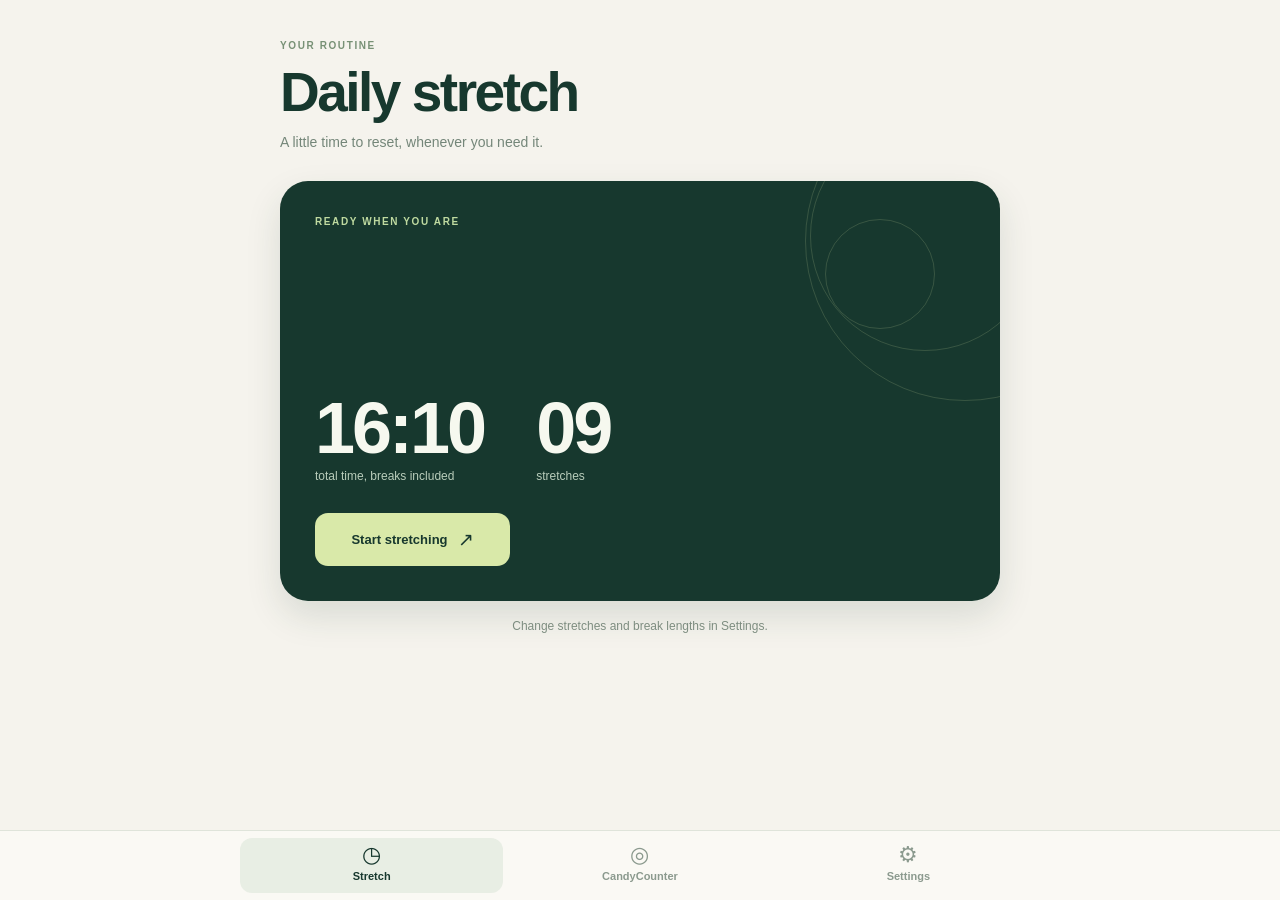
==== commit d7dfc5d9: "Rename CandyCounter and keep stretch screen awake" ====
--- a/docs/index.html
+++ b/docs/index.html
@@ -7,7 +7,7 @@
   <meta name="apple-mobile-web-app-capable" content="yes">
   <meta name="apple-mobile-web-app-status-bar-style" content="default">
   <meta name="apple-mobile-web-app-title" content="Wapp">
-  <meta name="description" content="A personal stretch timer and NicoCounter.">
+  <meta name="description" content="A personal stretch timer and CandyCounter.">
   <link rel="manifest" href="./manifest.webmanifest">
   <link rel="icon" href="./icon.svg" type="image/svg+xml">
   <link rel="apple-touch-icon" href="./apple-touch-icon.png">
@@ -21,28 +21,28 @@
     <p class="view-hint">Change stretches and break lengths in Settings.</p>
   </main>
 
-  <main id="nico-view" class="app-view page-wrap" hidden>
-    <header class="page-header"><p class="eyebrow">YOUR PROGRESS</p><h1>NicoCounter</h1><p class="page-intro" id="nico-since">Set a start date in Settings to begin.</p></header>
-    <section class="nico-card" aria-label="NicoCounter totals"><div class="nico-primary"><span>Saved so far</span><strong id="nico-saved">—</strong></div><div class="nico-stats"><div><strong id="nico-days">—</strong><span>days since start</span></div><div><strong id="nico-packets">—</strong><span>estimated packets avoided</span></div></div><p id="nico-breakdown" class="nico-breakdown">Enter your estimate to see savings.</p></section>
-    <div id="nico-setup-hint" class="setup-hint"><p>Start with a date, packet price, and your estimated usage.</p><button id="open-nico-settings" type="button">Set up NicoCounter</button></div>
-    <section class="content-card oops-card" aria-labelledby="oops-title"><div class="section-head"><div><p class="section-kicker">KEEP IT HONEST</p><h2 id="oops-title">Register an oops</h2></div></div><p class="supporting-text">Each entry subtracts its packet count from the estimated savings.</p><form id="oops-form" class="oops-form"><div class="field-grid"><label class="form-label" for="oops-date">Date<input id="oops-date" type="date" required></label><label class="form-label" for="oops-packets">Packets<input id="oops-packets" type="number" min="0.01" max="1000" step="0.01" inputmode="decimal" required value="1"></label></div><label class="form-label" for="oops-note">Note (optional)<input id="oops-note" maxlength="100" placeholder="What happened?"></label><button class="primary-button" type="submit">Add oops</button></form></section>
-    <section class="history-section" aria-labelledby="oops-history-title"><div class="section-head"><div><p class="section-kicker">THE RECORD</p><h2 id="oops-history-title">Oops history</h2></div></div><ul id="nico-oops-list" class="history-list"></ul></section>
+  <main id="candy-view" class="app-view page-wrap" hidden>
+    <header class="page-header"><p class="eyebrow">YOUR PROGRESS</p><h1>CandyCounter</h1><p class="page-intro" id="candy-since">Set a start date in Settings to begin.</p></header>
+    <section class="candy-card" aria-label="CandyCounter totals"><div class="candy-primary"><span>Saved so far</span><strong id="candy-saved">—</strong></div><div class="candy-stats"><div><strong id="candy-days">—</strong><span>days since start</span></div><div><strong id="candy-servings">—</strong><span>sugary servings avoided</span></div></div><p id="candy-breakdown" class="candy-breakdown">Enter your estimate to see savings.</p></section>
+    <div id="candy-setup-hint" class="setup-hint"><p>Choose a start date and estimate what you would usually spend on sugary treats.</p><button id="open-candy-settings" type="button">Set up CandyCounter</button></div>
+    <section class="content-card oops-card" aria-labelledby="oops-title"><div class="section-head"><div><p class="section-kicker">KEEP IT HONEST</p><h2 id="oops-title">Register an oops</h2></div></div><p class="supporting-text">Each sugary serving you log is subtracted from your estimated savings.</p><form id="oops-form" class="oops-form"><div class="field-grid"><label class="form-label" for="oops-date">Date<input id="oops-date" type="date" required></label><label class="form-label" for="oops-servings">Sugary servings<input id="oops-servings" type="number" min="0.01" max="1000" step="0.01" inputmode="decimal" required value="1"></label></div><label class="form-label" for="oops-note">Note (optional)<input id="oops-note" maxlength="100" placeholder="What did you have?"></label><button class="primary-button" type="submit">Add oops</button></form></section>
+    <section class="history-section" aria-labelledby="oops-history-title"><div class="section-head"><div><p class="section-kicker">THE RECORD</p><h2 id="oops-history-title">Oops history</h2></div></div><ul id="candy-oops-list" class="history-list"></ul></section>
   </main>
 
   <main id="settings-view" class="app-view page-wrap" hidden>
-    <div id="settings-home"><header class="page-header"><p class="eyebrow">MAKE IT YOURS</p><h1>Settings</h1><p class="page-intro">Choose what you want to configure.</p></header><div class="settings-app-list"><button id="settings-open-stretch" class="settings-app-button" type="button"><span class="settings-app-icon" aria-hidden="true">◷</span><span><strong>Stretch</strong><small>Routine, timings, and breaks</small></span><span class="settings-app-arrow" aria-hidden="true">›</span></button><button id="settings-open-nico" class="settings-app-button" type="button"><span class="settings-app-icon" aria-hidden="true">◎</span><span><strong>NicoCounter</strong><small>Estimate and oops entries</small></span><span class="settings-app-arrow" aria-hidden="true">›</span></button><button id="settings-open-backup" class="settings-app-button" type="button"><span class="settings-app-icon" aria-hidden="true">↗</span><span><strong>Backup</strong><small>Import, export, and share data</small></span><span class="settings-app-arrow" aria-hidden="true">›</span></button></div></div>
+    <div id="settings-home"><header class="page-header"><p class="eyebrow">MAKE IT YOURS</p><h1>Settings</h1><p class="page-intro">Choose what you want to configure.</p></header><div class="settings-app-list"><button id="settings-open-stretch" class="settings-app-button" type="button"><span class="settings-app-icon" aria-hidden="true">◷</span><span><strong>Stretch</strong><small>Routine, timings, and breaks</small></span><span class="settings-app-arrow" aria-hidden="true">›</span></button><button id="settings-open-candy" class="settings-app-button" type="button"><span class="settings-app-icon" aria-hidden="true">◎</span><span><strong>CandyCounter</strong><small>Sugar estimate and oops entries</small></span><span class="settings-app-arrow" aria-hidden="true">›</span></button><button id="settings-open-backup" class="settings-app-button" type="button"><span class="settings-app-icon" aria-hidden="true">↗</span><span><strong>Backup</strong><small>Import, export, and share data</small></span><span class="settings-app-arrow" aria-hidden="true">›</span></button></div></div>
     <button id="settings-back" class="settings-back" type="button" hidden>‹ Settings</button>
     <section id="stretch-settings" class="settings-section" aria-labelledby="stretch-settings-title" hidden><div class="section-head"><div><p class="section-kicker">STRETCH</p><h2 id="stretch-settings-title">Routine</h2></div><button id="add-button" class="subtle-button" type="button">＋ Add stretch</button></div><div class="content-card routine-card"><label class="form-label" for="routine-name">Routine name<input id="routine-name" maxlength="80"></label><ol id="exercise-list" class="exercise-list"></ol></div><div class="content-card breaks-card"><h3>Breaks</h3><p class="supporting-text">These pauses are included in the total time.</p><div class="setting-row"><label for="side-switch">Switching sides</label><div class="number-field"><input id="side-switch" type="number" min="0" max="300" inputmode="numeric"><span>sec</span></div></div><div class="setting-row"><label for="between-exercises">Between stretches</label><div class="number-field"><input id="between-exercises" type="number" min="0" max="300" inputmode="numeric"><span>sec</span></div></div><div class="setting-row"><label for="between-sets">Between sets</label><div class="number-field"><input id="between-sets" type="number" min="0" max="600" inputmode="numeric"><span>sec</span></div></div></div></section>
-    <section id="nico-settings" class="settings-section" aria-labelledby="nico-settings-title" hidden><div class="section-head"><div><p class="section-kicker">NICOCOUNTER</p><h2 id="nico-settings-title">Estimate</h2></div></div><div class="content-card"><form id="nico-settings-form"><label class="form-label" for="nico-start-date">Start date<input id="nico-start-date" type="date" required></label><div class="field-grid"><label class="form-label" for="nico-price">Price per packet<input id="nico-price" type="number" min="0" max="1000000" step="0.01" inputmode="decimal" required></label><label class="form-label" for="nico-currency">Currency label<input id="nico-currency" maxlength="8" placeholder="kr" required></label></div><div class="estimate-row"><label class="form-label" for="nico-rate">Estimated packets<input id="nico-rate" type="number" min="0.01" max="1000" step="0.01" inputmode="decimal" required></label><span>every</span><label class="form-label" for="nico-period">Days<input id="nico-period" type="number" min="1" max="3650" step="1" inputmode="numeric" required></label></div><p class="supporting-text">Example: 1 packet every 7 days. Savings accrue each day.</p><button class="primary-button" type="submit">Save estimate</button></form></div><div class="content-card settings-oops"><h3>Oops entries</h3><p class="supporting-text">Edit or remove past entries here.</p><ul id="settings-oops-list" class="history-list"></ul></div></section>
+    <section id="candy-settings" class="settings-section" aria-labelledby="candy-settings-title" hidden><div class="section-head"><div><p class="section-kicker">CANDYCOUNTER</p><h2 id="candy-settings-title">Estimate</h2></div></div><div class="content-card"><form id="candy-settings-form"><label class="form-label" for="candy-start-date">Start date<input id="candy-start-date" type="date" required></label><div class="field-grid"><label class="form-label" for="candy-price">Price per sugary serving<input id="candy-price" type="number" min="0" max="1000000" step="0.01" inputmode="decimal" required></label><label class="form-label" for="candy-currency">Currency label<input id="candy-currency" maxlength="8" placeholder="kr" required></label></div><div class="estimate-row"><label class="form-label" for="candy-rate">Estimated sugary servings<input id="candy-rate" type="number" min="0.01" max="1000" step="0.01" inputmode="decimal" required></label><span>every</span><label class="form-label" for="candy-period">Days<input id="candy-period" type="number" min="1" max="3650" step="1" inputmode="numeric" required></label></div><p class="supporting-text">One serving can be a sweet snack or drink. Savings accrue each day.</p><button class="primary-button" type="submit">Save estimate</button></form></div><div class="content-card settings-oops"><h3>Oops entries</h3><p class="supporting-text">Edit or remove past entries here.</p><ul id="settings-oops-list" class="history-list"></ul></div></section>
     <section id="backup-settings" class="settings-section" aria-labelledby="backup-title" hidden><div class="section-head"><div><p class="section-kicker">YOUR DATA</p><h2 id="backup-title">Backup</h2></div></div><div class="content-card backup-card"><p>Data stays in the browser on each device. A computer backup includes only that computer’s data; it cannot read your phone’s entries.</p><div class="backup-actions"><button id="export-button" class="subtle-button" type="button">Export JSON on this computer</button><button id="import-button" class="subtle-button" type="button">Import JSON</button></div><button id="share-button" class="subtle-button" type="button">Share this device’s backup</button><input id="import-file" type="file" accept="application/json,.json" hidden><p class="supporting-text">To move phone data to your computer, use Share backup on your phone, then import that file on your computer. Importing a backup replaces the data on this device.</p></div></section>
   </main>
 
-  <nav id="bottom-nav" class="bottom-nav" aria-label="Main navigation"><div class="nav-inner"><button type="button" class="nav-button active" data-view="stretch" aria-current="page"><span class="nav-icon" aria-hidden="true">◷</span><span>Stretch</span></button><button type="button" class="nav-button" data-view="nico"><span class="nav-icon" aria-hidden="true">◎</span><span>NicoCounter</span></button><button type="button" class="nav-button" data-view="settings"><span class="nav-icon" aria-hidden="true">⚙</span><span>Settings</span></button></div></nav>
+  <nav id="bottom-nav" class="bottom-nav" aria-label="Main navigation"><div class="nav-inner"><button type="button" class="nav-button active" data-view="stretch" aria-current="page"><span class="nav-icon" aria-hidden="true">◷</span><span>Stretch</span></button><button type="button" class="nav-button" data-view="candy"><span class="nav-icon" aria-hidden="true">◎</span><span>CandyCounter</span></button><button type="button" class="nav-button" data-view="settings"><span class="nav-icon" aria-hidden="true">⚙</span><span>Settings</span></button></div></nav>
 
-  <main id="session" class="session-screen" hidden><div class="session-top"><span class="session-label">STRETCH SESSION</span><span id="session-progress">1 / 1</span></div><div class="session-main"><div id="phase-label" class="phase-label">STRETCH</div><h1 id="step-name">Asian squat hold</h1><p id="step-detail" class="step-detail">Set 1 of 2</p><div id="timer-ring" class="timer-ring"><div class="timer-inner"><span id="remaining-time">0:45</span><span>REMAINING</span></div></div><p id="pause-note" class="pause-note" role="status">Keep this screen open for audible transitions.</p></div><div class="session-bottom"><div class="up-next"><span>UP NEXT</span><strong id="up-next-name">Set break</strong></div><div class="session-controls"><button id="previous-button" type="button" aria-label="Go back">↶<small>Back</small></button><button id="pause-button" type="button">Pause</button><button id="next-button" type="button" aria-label="Skip step">↷<small>Skip</small></button><button id="end-button" type="button" aria-label="Stop session">×<small>Stop</small></button></div></div></main>
+  <main id="session" class="session-screen" hidden><div class="session-top"><span class="session-label">STRETCH SESSION</span><span id="session-progress">1 / 1</span></div><div class="session-main"><div id="phase-label" class="phase-label">STRETCH</div><h1 id="step-name">Asian squat hold</h1><p id="step-detail" class="step-detail">Set 1 of 2</p><div id="timer-ring" class="timer-ring"><div class="timer-inner"><span id="remaining-time">0:45</span><span>REMAINING</span></div></div><p id="pause-note" class="pause-note" role="status">The screen stays awake while the timer runs when your phone allows it.</p></div><div class="session-bottom"><div class="up-next"><span>UP NEXT</span><strong id="up-next-name">Set break</strong></div><div class="session-controls"><button id="previous-button" type="button" aria-label="Go back">↶<small>Back</small></button><button id="pause-button" type="button">Pause</button><button id="next-button" type="button" aria-label="Skip step">↷<small>Skip</small></button><button id="end-button" type="button" aria-label="Stop session">×<small>Stop</small></button></div></div></main>
 
   <dialog id="exercise-dialog" class="edit-dialog"><form id="exercise-form" method="dialog"><div class="dialog-head"><div><span class="section-kicker">YOUR ROUTINE</span><h2 id="dialog-title">Edit stretch</h2></div><button id="close-dialog" class="close-button" type="button" aria-label="Close">×</button></div><label class="form-label" for="exercise-name">Name<input id="exercise-name" required maxlength="80" autocomplete="off"></label><div class="field-grid"><label class="form-label" for="exercise-seconds">Seconds per hold<input id="exercise-seconds" type="number" required min="1" max="3600" inputmode="numeric"></label><label class="form-label" for="exercise-sets">Sets<input id="exercise-sets" type="number" required min="1" max="20" inputmode="numeric"></label></div><label class="form-label" for="exercise-sides">Sides<select id="exercise-sides"><option value="none">One hold</option><option value="both">Left and right</option></select></label><div class="dialog-actions"><button id="delete-button" class="delete-button" type="button">Delete</button><button class="save-button" type="submit">Save stretch</button></div></form></dialog>
-  <dialog id="oops-dialog" class="edit-dialog"><form id="oops-edit-form" method="dialog"><div class="dialog-head"><div><span class="section-kicker">NICOCOUNTER</span><h2>Edit oops</h2></div><button id="close-oops-dialog" class="close-button" type="button" aria-label="Close">×</button></div><label class="form-label" for="edit-oops-date">Date<input id="edit-oops-date" type="date" required></label><label class="form-label" for="edit-oops-packets">Packets<input id="edit-oops-packets" type="number" min="0.01" max="1000" step="0.01" inputmode="decimal" required></label><label class="form-label" for="edit-oops-note">Note<input id="edit-oops-note" maxlength="100"></label><div class="dialog-actions"><button id="delete-oops-button" class="delete-button" type="button">Delete</button><button class="save-button" type="submit">Save oops</button></div></form></dialog>
+  <dialog id="oops-dialog" class="edit-dialog"><form id="oops-edit-form" method="dialog"><div class="dialog-head"><div><span class="section-kicker">CANDYCOUNTER</span><h2>Edit oops</h2></div><button id="close-oops-dialog" class="close-button" type="button" aria-label="Close">×</button></div><label class="form-label" for="edit-oops-date">Date<input id="edit-oops-date" type="date" required></label><label class="form-label" for="edit-oops-servings">Sugary servings<input id="edit-oops-servings" type="number" min="0.01" max="1000" step="0.01" inputmode="decimal" required></label><label class="form-label" for="edit-oops-note">Note<input id="edit-oops-note" maxlength="100"></label><div class="dialog-actions"><button id="delete-oops-button" class="delete-button" type="button">Delete</button><button class="save-button" type="submit">Save oops</button></div></form></dialog>
   <div id="toast" class="toast" role="status" aria-live="polite"></div>
   <script type="module" src="./app.js"></script>
 </body>
--- a/docs/styles.css
+++ b/docs/styles.css
@@ -3,14 +3,14 @@
 .page-wrap{max-width:800px;margin:0 auto;padding:calc(env(safe-area-inset-top) + 40px) 20px calc(env(safe-area-inset-bottom) + 130px)}.page-header{margin:0 0 28px}.eyebrow,.section-kicker,.card-kicker,.phase-label,.session-label{font-size:10px;font-weight:800;letter-spacing:.16em}.eyebrow{color:#789176;margin:0 0 13px}.page-header h1{font-size:clamp(37px,8vw,55px);letter-spacing:-2.5px;line-height:1.05;margin:0}.page-intro{font-size:14px;color:#748679;line-height:1.5;margin:10px 0 0}.view-hint{font-size:12px;color:#829184;margin:18px 5px;text-align:center}
 .primary-button{display:inline-flex;align-items:center;justify-content:center;gap:10px;border:0;border-radius:13px;background:#17382e;color:#f8f9f0;font-size:13px;font-weight:800;padding:15px 20px;min-height:49px}.primary-button:hover{background:#28513f}.primary-button:disabled{opacity:.5;cursor:not-allowed}.subtle-button{border:1px solid #d6ddd3;background:#fffdf8;color:#315442;border-radius:11px;padding:10px 13px;font-size:12px;font-weight:750;white-space:nowrap}.subtle-button:hover{background:#f3f6ec}
 .stretch-card{position:relative;overflow:hidden;min-height:420px;padding:35px;border-radius:28px;background:#17382e;color:#f6f8ef;box-shadow:0 15px 35px rgba(31,62,46,.13);display:flex;flex-direction:column}.stretch-card>*:not(.stretch-art){position:relative;z-index:1}.stretch-art span{position:absolute;width:320px;height:320px;border:1px solid rgba(216,232,167,.17);border-radius:50%;right:-125px;top:-100px}.stretch-art span:nth-child(2){width:230px;height:230px;right:-40px;top:-60px}.stretch-art span:nth-child(3){width:110px;height:110px;right:65px;top:38px}.card-kicker{color:#bfdaa0;margin:0}.stretch-stats{display:flex;gap:52px;margin:auto 0 30px}.stretch-stats>div{display:flex;flex-direction:column;gap:5px}.stretch-stats strong{font-size:clamp(47px,10vw,72px);font-weight:800;line-height:1;letter-spacing:-3px;font-variant-numeric:tabular-nums}.stretch-stats span{color:#b9cdbb;font-size:12px}.stretch-start{align-self:flex-start;background:#d9e9a9;color:#17382e;min-width:195px}.stretch-start:hover{background:#e8f4c4}.stretch-start span{font-size:19px}
-.nico-card{background:#ece4d7;border:1px solid #e7dbcd;border-radius:25px;padding:28px 28px 21px;color:#473929;box-shadow:0 10px 25px rgba(80,60,31,.05)}.nico-primary{display:flex;flex-direction:column;gap:10px}.nico-primary>span{font-size:12px;color:#897462;font-weight:700}.nico-primary strong{font-size:clamp(44px,10vw,69px);line-height:1;letter-spacing:-2.5px;font-variant-numeric:tabular-nums;overflow-wrap:anywhere}.nico-stats{display:grid;grid-template-columns:1fr 1fr;gap:22px;margin-top:33px;padding-top:21px;border-top:1px solid #d6c6b6}.nico-stats>div{display:flex;flex-direction:column;gap:4px}.nico-stats strong{font-size:30px;line-height:1.1;font-variant-numeric:tabular-nums}.nico-stats span{color:#947f6a;font-size:11px}.nico-breakdown{font-size:11px;color:#8d7967;line-height:1.5;margin:20px 0 0}.setup-hint{margin:20px 0;padding:19px 20px;border-radius:15px;background:#fffdf8;border:1px solid #eadfd0;display:flex;justify-content:space-between;align-items:center;gap:15px}.setup-hint p{margin:0;color:#6a6358;font-size:13px}.setup-hint button{border:0;border-radius:9px;background:#69472f;color:#fff;padding:10px 13px;white-space:nowrap;font-size:12px;font-weight:800}
+.candy-card{background:#ece4d7;border:1px solid #e7dbcd;border-radius:25px;padding:28px 28px 21px;color:#473929;box-shadow:0 10px 25px rgba(80,60,31,.05)}.candy-primary{display:flex;flex-direction:column;gap:10px}.candy-primary>span{font-size:12px;color:#897462;font-weight:700}.candy-primary strong{font-size:clamp(44px,10vw,69px);line-height:1;letter-spacing:-2.5px;font-variant-numeric:tabular-nums;overflow-wrap:anywhere}.candy-stats{display:grid;grid-template-columns:1fr 1fr;gap:22px;margin-top:33px;padding-top:21px;border-top:1px solid #d6c6b6}.candy-stats>div{display:flex;flex-direction:column;gap:4px}.candy-stats strong{font-size:30px;line-height:1.1;font-variant-numeric:tabular-nums}.candy-stats span{color:#947f6a;font-size:11px}.candy-breakdown{font-size:11px;color:#8d7967;line-height:1.5;margin:20px 0 0}.setup-hint{margin:20px 0;padding:19px 20px;border-radius:15px;background:#fffdf8;border:1px solid #eadfd0;display:flex;justify-content:space-between;align-items:center;gap:15px}.setup-hint p{margin:0;color:#6a6358;font-size:13px}.setup-hint button{border:0;border-radius:9px;background:#69472f;color:#fff;padding:10px 13px;white-space:nowrap;font-size:12px;font-weight:800}
 .section-head{display:flex;align-items:end;justify-content:space-between;gap:14px;margin:0 1px 16px}.section-kicker{color:#819482;margin:0}.section-head h2{font-size:24px;letter-spacing:-.7px;margin:6px 0 0}.content-card{background:#fffdf8;border:1px solid #e7e7df;border-radius:20px;padding:23px;margin-bottom:15px}.content-card h3{font-size:18px;margin:0 0 7px;letter-spacing:-.4px}.supporting-text{font-size:12px;color:#829184;line-height:1.5;margin:0 0 18px}.oops-card{margin-top:30px}.oops-card .section-head{margin-bottom:8px}.oops-form .primary-button{width:100%;margin-top:5px}.form-label{display:flex;flex-direction:column;gap:8px;font-size:12px;font-weight:700;color:#4f6857;margin-bottom:17px}.form-label input,.form-label select{width:100%;min-height:44px;border:1px solid #dbe3d9;border-radius:10px;background:#fff;color:#17382e;padding:10px 12px;font-size:14px}.form-label .optional{display:inline;color:#99a69b;font-weight:500}.field-grid{display:grid;grid-template-columns:1fr 1fr;gap:13px}.history-section{margin-top:32px}.history-list{list-style:none;padding:0;margin:0;background:#fffdf8;border:1px solid #e8e7de;border-radius:17px;overflow:hidden}.history-list li{display:flex;align-items:center;gap:12px;justify-content:space-between;padding:14px 17px;border-bottom:1px solid #efeee8}.history-list li:last-child{border-bottom:0}.history-list strong{display:block;font-size:13px;color:#284434}.history-list small{display:block;color:#9a9e94;font-size:11px;margin-top:4px}.history-list .history-amount{font-size:13px;font-weight:800;color:#846244;white-space:nowrap}.history-list button{border:0;background:#edf1e8;color:#3c664d;border-radius:8px;padding:7px 10px;font-size:11px;font-weight:700}.empty-list{color:#9aa69a;font-size:12px;line-height:1.5}
 .settings-section{margin-top:34px}.settings-section:first-of-type{margin-top:0}.routine-card{padding:18px}.routine-card>.form-label{margin:0 5px 19px}.exercise-list{list-style:none;margin:0;padding:0;border:1px solid #ecebe3;border-radius:14px;overflow:hidden}.exercise-item{display:flex;align-items:center;gap:10px;min-height:68px;padding:10px 12px;border-bottom:1px solid #eeede6}.exercise-item:last-child{border-bottom:0}.exercise-index{display:grid;place-items:center;flex:0 0 28px;height:28px;border-radius:8px;background:#edf0e7;color:#6f8573;font-size:10px;font-weight:800}.exercise-copy{flex:1;min-width:0}.exercise-name{display:block;font-size:13px;font-weight:750;color:#234337}.exercise-meta{display:block;color:#89948b;font-size:11px;margin-top:4px}.exercise-edit{border:0;background:#eef2e9;color:#426f54;border-radius:8px;padding:7px 9px;font-size:14px}.move-controls{display:flex;gap:2px}.move-controls button{border:0;background:none;color:#758b79;padding:5px;font-size:14px}.move-controls button:disabled{opacity:.25;cursor:default}.breaks-card{background:#e9eee4}.breaks-card .supporting-text{margin-bottom:7px}.setting-row{display:flex;justify-content:space-between;align-items:center;border-top:1px solid #d7e0d4;min-height:58px;gap:15px}.setting-row label{font-size:12px;font-weight:650}.number-field{display:flex;align-items:center;gap:4px;background:#fffdf8;border-radius:9px;padding:5px 8px}.number-field input{width:49px;border:0;background:transparent;text-align:right;color:#17382e;font-weight:750;font-size:13px;outline:none}.number-field span{color:#94a093;font-size:11px}.estimate-row{display:grid;grid-template-columns:1fr auto 1fr;gap:10px;align-items:center}.estimate-row>span{font-size:12px;color:#829184;margin-top:6px}.backup-card>p:first-child{font-size:13px;line-height:1.55;color:#69796d;margin:0 0 15px}.backup-actions{display:flex;gap:10px;flex-wrap:wrap;margin-bottom:14px}.backup-card .supporting-text{margin:14px 0 0}.backup-card #share-button{display:none}
 .settings-app-list{display:grid;gap:12px}.settings-app-button{width:100%;display:flex;align-items:center;gap:15px;min-height:83px;text-align:left;border:1px solid #e4e8de;border-radius:18px;background:#fffdf8;color:#234337;padding:15px 19px;box-shadow:0 5px 15px rgba(34,59,39,.025)}.settings-app-button:hover{background:#f2f6eb}.settings-app-icon{width:43px;height:43px;flex:0 0 43px;display:grid;place-items:center;border-radius:13px;background:#e9eee4;color:#376047;font-size:24px}.settings-app-button strong,.settings-app-button small{display:block}.settings-app-button strong{font-size:16px}.settings-app-button small{font-size:12px;font-weight:500;color:#829184;margin-top:4px}.settings-app-arrow{margin-left:auto;color:#9cae9a;font-size:28px}.settings-back{display:inline-flex;align-items:center;border:0;background:transparent;color:#446b52;font-size:13px;font-weight:750;padding:0;margin:0 0 24px}.settings-section{margin-top:0}
 .bottom-nav{position:fixed;left:0;right:0;bottom:0;z-index:10;padding:7px 12px calc(env(safe-area-inset-bottom) + 7px);background:rgba(250,249,244,.96);border-top:1px solid #dfe4da;backdrop-filter:blur(16px);-webkit-backdrop-filter:blur(16px)}.nav-inner{max-width:800px;margin:auto;display:grid;grid-template-columns:repeat(3,1fr);gap:5px}.nav-button{display:flex;flex-direction:column;align-items:center;gap:4px;border:0;background:transparent;color:#8b9a8e;border-radius:12px;min-height:55px;padding:6px;font-size:11px;font-weight:750}.nav-button.active{color:#17382e;background:#e8eee4}.nav-icon{font-size:22px;line-height:1}
 .session-screen{min-height:100dvh;background:#17382e;color:#f2f5e9;display:flex;flex-direction:column;padding:calc(env(safe-area-inset-top) + 27px) 20px calc(env(safe-area-inset-bottom) + 25px)}.session-top{display:flex;justify-content:space-between;align-items:center;gap:10px;font-size:11px;color:#b7cbb3}.session-label{color:#91af93;font-size:10px}.session-main{flex:1;display:flex;align-items:center;justify-content:center;flex-direction:column;text-align:center;padding:20px 0}.phase-label{color:#b9d69b}.session-main h1{font-size:clamp(29px,8vw,43px);line-height:1.12;letter-spacing:-1.5px;max-width:500px;margin:14px 0 8px}.step-detail{color:#b9cbb7;font-size:13px;margin:0}.timer-ring{width:min(65vw,265px);height:min(65vw,265px);border-radius:50%;margin:35px 0 18px;background:conic-gradient(#d9e9a9 0deg,#d9e9a9 var(--progress,360deg),rgba(255,255,255,.12) var(--progress,360deg));padding:9px;display:grid;place-items:center}.timer-inner{width:100%;height:100%;border-radius:50%;background:#17382e;display:flex;align-items:center;justify-content:center;flex-direction:column;gap:3px}.timer-inner span:first-child{font-size:clamp(48px,13vw,68px);font-weight:800;line-height:1;letter-spacing:-3px;font-variant-numeric:tabular-nums}.timer-inner span:last-child{font-size:9px;letter-spacing:.18em;color:#9db69b;font-weight:700}.pause-note{min-height:28px;color:#a8bfa8;font-size:11px}.session-bottom{width:100%;max-width:480px;margin:auto}.up-next{display:flex;flex-direction:column;gap:5px;border-top:1px solid #3e5a4b;padding-top:16px}.up-next span{font-size:9px;letter-spacing:.16em;color:#91af93;font-weight:700}.up-next strong{font-size:13px;font-weight:650}.session-controls{display:grid;grid-template-columns:1fr 1.6fr 1fr 1fr;gap:8px;margin-top:20px}.session-controls button{border:1px solid #5c7864;background:transparent;color:#eff2e7;min-height:59px;border-radius:12px;display:flex;align-items:center;justify-content:center;flex-direction:column;font-size:22px;line-height:1}.session-controls small{font-size:9px;margin-top:5px;font-weight:700}.session-controls #pause-button{background:#d9e9a9;color:#17382e;border-color:#d9e9a9;font-size:13px;font-weight:800}.session-controls #end-button{border-color:#9b6c62;color:#f2c6bd}
 .edit-dialog{width:min(calc(100% - 30px),440px);border:0;border-radius:20px;padding:24px;background:#fffdf8;color:#17382e;box-shadow:0 30px 70px #102b24a0}.edit-dialog::backdrop{background:rgba(13,39,30,.65)}.dialog-head{display:flex;align-items:start;justify-content:space-between;margin-bottom:23px}.dialog-head h2{font-size:23px;letter-spacing:-.7px;margin:5px 0 0}.close-button{border:0;background:#eef1e9;color:#617565;width:31px;height:31px;border-radius:9px;font-size:22px;line-height:1}.dialog-actions{display:flex;gap:9px;margin-top:24px}.dialog-actions button{border:0;border-radius:10px;padding:12px 14px;font-size:12px;font-weight:750}.delete-button{background:#f5e9e4;color:#a75d50}.save-button{background:#17382e;color:#fff;flex:1}.toast{position:fixed;bottom:calc(env(safe-area-inset-bottom) + 88px);left:50%;transform:translate(-50%,20px);background:#17382e;color:#fff;padding:11px 16px;border-radius:10px;font-size:12px;opacity:0;pointer-events:none;transition:.2s;white-space:nowrap;z-index:30;max-width:calc(100vw - 24px);overflow:hidden;text-overflow:ellipsis}.toast.show{opacity:1;transform:translate(-50%,0)}
-@media(max-width:600px){.page-wrap{padding-top:calc(env(safe-area-inset-top) + 27px)}.stretch-card{min-height:365px;padding:27px}.stretch-stats{gap:28px;flex-direction:column;margin:auto 0 25px}.stretch-stats strong{font-size:56px}.nico-card{padding:24px}.nico-primary strong{font-size:48px}.setup-hint{align-items:flex-start;flex-direction:column}.routine-card{padding:12px}.exercise-item{gap:7px;padding:9px}.move-controls button{padding:3px}.backup-actions{display:none}.backup-card #share-button{display:inline-flex}.session-controls{gap:6px}.session-controls button{min-height:56px}.session-controls #pause-button{font-size:12px}}
+@media(max-width:600px){.page-wrap{padding-top:calc(env(safe-area-inset-top) + 27px)}.stretch-card{min-height:365px;padding:27px}.stretch-stats{gap:28px;flex-direction:column;margin:auto 0 25px}.stretch-stats strong{font-size:56px}.candy-card{padding:24px}.candy-primary strong{font-size:48px}.setup-hint{align-items:flex-start;flex-direction:column}.routine-card{padding:12px}.exercise-item{gap:7px;padding:9px}.move-controls button{padding:3px}.backup-actions{display:none}.backup-card #share-button{display:inline-flex}.session-controls{gap:6px}.session-controls button{min-height:56px}.session-controls #pause-button{font-size:12px}}
 @media(min-width:640px){.page-wrap{padding-left:40px;padding-right:40px}}
 .form-label,.form-label input,.form-label select{min-width:0}
 @media(max-width:380px){.field-grid{grid-template-columns:1fr}}
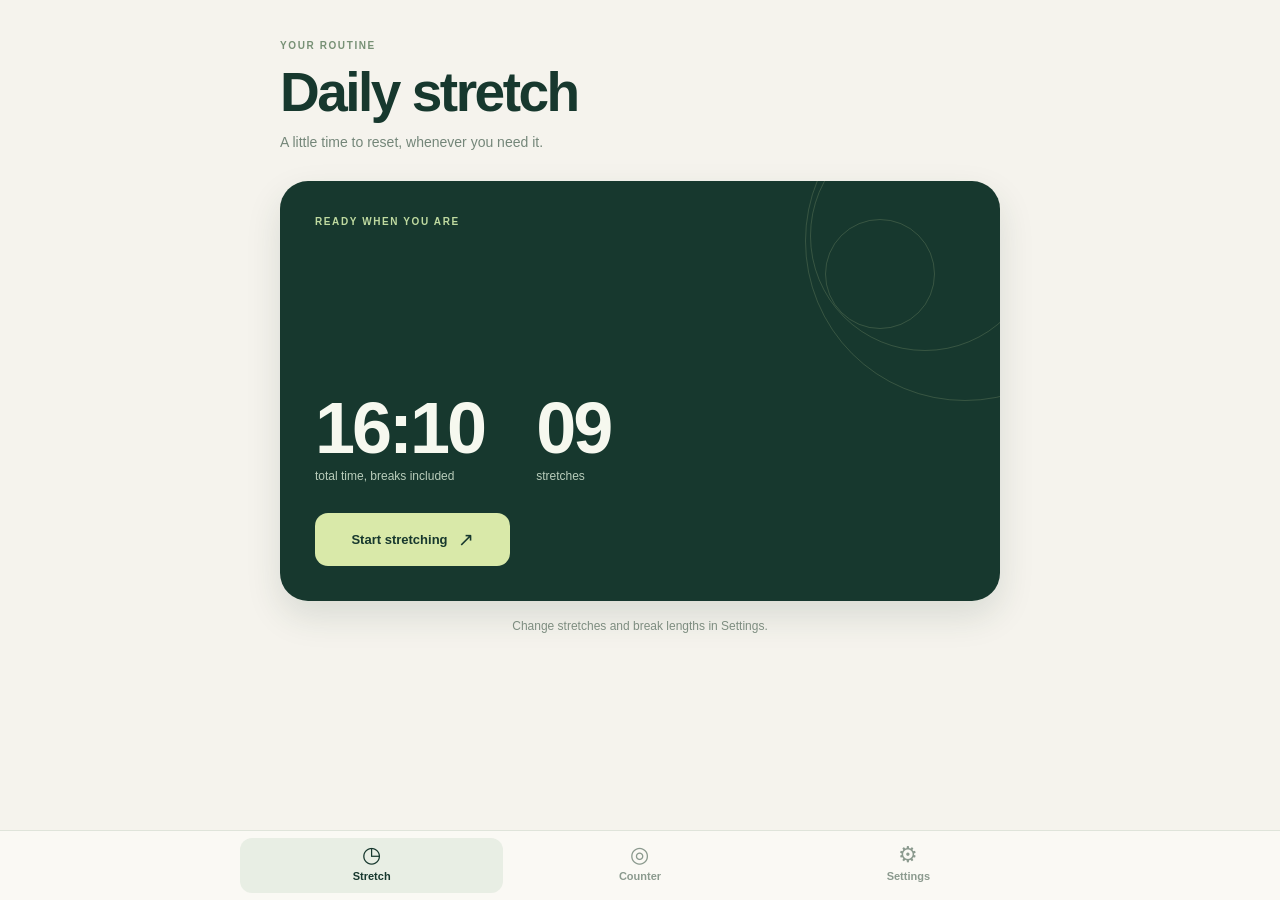
==== commit e7a6c08d: "Make Counter a DKK savings tracker with safe legacy migration" ====
--- a/docs/index.html
+++ b/docs/index.html
@@ -7,7 +7,7 @@
   <meta name="apple-mobile-web-app-capable" content="yes">
   <meta name="apple-mobile-web-app-status-bar-style" content="default">
   <meta name="apple-mobile-web-app-title" content="Wapp">
-  <meta name="description" content="A personal stretch timer and CandyCounter.">
+  <meta name="description" content="A personal stretch timer and Counter.">
   <link rel="manifest" href="./manifest.webmanifest">
   <link rel="icon" href="./icon.svg" type="image/svg+xml">
   <link rel="apple-touch-icon" href="./apple-touch-icon.png">
@@ -15,34 +15,35 @@
   <title>Wapp</title>
 </head>
 <body>
+  <p id="counter-data-error" class="data-error" role="alert" hidden>Saved Counter data could not be read and has been kept untouched. Import a valid backup in Settings to recover it.</p>
   <main id="stretch-view" class="app-view page-wrap">
     <header class="page-header"><p class="eyebrow">YOUR ROUTINE</p><h1 id="routine-title">Daily stretch</h1><p class="page-intro">A little time to reset, whenever you need it.</p></header>
     <section class="stretch-card" aria-label="Stretch summary"><div class="stretch-art" aria-hidden="true"><span></span><span></span><span></span></div><p class="card-kicker">READY WHEN YOU ARE</p><div class="stretch-stats"><div><strong id="total-duration">—</strong><span>total time, breaks included</span></div><div><strong id="move-count">—</strong><span>stretches</span></div></div><button id="start-button" class="primary-button stretch-start" type="button">Start stretching <span aria-hidden="true">↗</span></button></section>
     <p class="view-hint">Change stretches and break lengths in Settings.</p>
   </main>
 
-  <main id="candy-view" class="app-view page-wrap" hidden>
-    <header class="page-header"><p class="eyebrow">YOUR PROGRESS</p><h1>CandyCounter</h1><p class="page-intro" id="candy-since">Set a start date in Settings to begin.</p></header>
-    <section class="candy-card" aria-label="CandyCounter totals"><div class="candy-primary"><span>Saved so far</span><strong id="candy-saved">—</strong></div><div class="candy-stats"><div><strong id="candy-days">—</strong><span>days since start</span></div><div><strong id="candy-servings">—</strong><span>sugary servings avoided</span></div></div><p id="candy-breakdown" class="candy-breakdown">Enter your estimate to see savings.</p></section>
-    <div id="candy-setup-hint" class="setup-hint"><p>Choose a start date and estimate what you would usually spend on sugary treats.</p><button id="open-candy-settings" type="button">Set up CandyCounter</button></div>
-    <section class="content-card oops-card" aria-labelledby="oops-title"><div class="section-head"><div><p class="section-kicker">KEEP IT HONEST</p><h2 id="oops-title">Register an oops</h2></div></div><p class="supporting-text">Each sugary serving you log is subtracted from your estimated savings.</p><form id="oops-form" class="oops-form"><div class="field-grid"><label class="form-label" for="oops-date">Date<input id="oops-date" type="date" required></label><label class="form-label" for="oops-servings">Sugary servings<input id="oops-servings" type="number" min="0.01" max="1000" step="0.01" inputmode="decimal" required value="1"></label></div><label class="form-label" for="oops-note">Note (optional)<input id="oops-note" maxlength="100" placeholder="What did you have?"></label><button class="primary-button" type="submit">Add oops</button></form></section>
-    <section class="history-section" aria-labelledby="oops-history-title"><div class="section-head"><div><p class="section-kicker">THE RECORD</p><h2 id="oops-history-title">Oops history</h2></div></div><ul id="candy-oops-list" class="history-list"></ul></section>
+  <main id="counter-view" class="app-view page-wrap" hidden>
+    <header class="page-header"><p class="eyebrow">YOUR PROGRESS</p><h1>Counter</h1><p class="page-intro" id="counter-since">Set a start date in Settings to begin.</p></header>
+    <section class="counter-card" aria-label="Counter totals"><div class="counter-primary"><span>Saved so far</span><strong id="counter-saved">—</strong></div><div class="counter-stats"><div><strong id="counter-days">—</strong><span>days since start</span></div></div><p id="counter-breakdown" class="counter-breakdown">Enter your estimate to see savings.</p></section>
+    <div id="counter-setup-hint" class="setup-hint"><p>Choose a start date and estimate spending you expect to avoid.</p><button id="open-counter-settings" type="button">Set up Counter</button></div>
+    <section class="content-card oops-card" aria-labelledby="oops-title"><div class="section-head"><div><p class="section-kicker">KEEP IT HONEST</p><h2 id="oops-title">Register an oops</h2></div></div><p class="supporting-text">The DKK amount you log is subtracted directly from your estimated savings.</p><form id="oops-form" class="oops-form"><div class="field-grid"><label class="form-label" for="oops-date">Date<input id="oops-date" type="date" required></label><label class="form-label" for="oops-amount">Amount (DKK)<input id="oops-amount" type="number" min="0.01" max="1000000000" step="any" inputmode="decimal" required placeholder="0.00"></label></div><label class="form-label" for="oops-reason">Reason<input id="oops-reason" required maxlength="100" placeholder="What was the spending for?"></label><button class="primary-button" type="submit">Add oops</button></form></section>
+    <section class="history-section" aria-labelledby="oops-history-title"><div class="section-head"><div><p class="section-kicker">THE RECORD</p><h2 id="oops-history-title">Oops history</h2></div></div><ul id="counter-oops-list" class="history-list"></ul></section>
   </main>
 
   <main id="settings-view" class="app-view page-wrap" hidden>
-    <div id="settings-home"><header class="page-header"><p class="eyebrow">MAKE IT YOURS</p><h1>Settings</h1><p class="page-intro">Choose what you want to configure.</p></header><div class="settings-app-list"><button id="settings-open-stretch" class="settings-app-button" type="button"><span class="settings-app-icon" aria-hidden="true">◷</span><span><strong>Stretch</strong><small>Routine, timings, and breaks</small></span><span class="settings-app-arrow" aria-hidden="true">›</span></button><button id="settings-open-candy" class="settings-app-button" type="button"><span class="settings-app-icon" aria-hidden="true">◎</span><span><strong>CandyCounter</strong><small>Sugar estimate and oops entries</small></span><span class="settings-app-arrow" aria-hidden="true">›</span></button><button id="settings-open-backup" class="settings-app-button" type="button"><span class="settings-app-icon" aria-hidden="true">↗</span><span><strong>Backup</strong><small>Import, export, and share data</small></span><span class="settings-app-arrow" aria-hidden="true">›</span></button></div></div>
+    <div id="settings-home"><header class="page-header"><p class="eyebrow">MAKE IT YOURS</p><h1>Settings</h1><p class="page-intro">Choose what you want to configure.</p></header><div class="settings-app-list"><button id="settings-open-stretch" class="settings-app-button" type="button"><span class="settings-app-icon" aria-hidden="true">◷</span><span><strong>Stretch</strong><small>Routine, timings, and breaks</small></span><span class="settings-app-arrow" aria-hidden="true">›</span></button><button id="settings-open-counter" class="settings-app-button" type="button"><span class="settings-app-icon" aria-hidden="true">◎</span><span><strong>Counter</strong><small>Savings estimate and oops entries</small></span><span class="settings-app-arrow" aria-hidden="true">›</span></button><button id="settings-open-backup" class="settings-app-button" type="button"><span class="settings-app-icon" aria-hidden="true">↗</span><span><strong>Backup</strong><small>Import, export, and share data</small></span><span class="settings-app-arrow" aria-hidden="true">›</span></button></div></div>
     <button id="settings-back" class="settings-back" type="button" hidden>‹ Settings</button>
     <section id="stretch-settings" class="settings-section" aria-labelledby="stretch-settings-title" hidden><div class="section-head"><div><p class="section-kicker">STRETCH</p><h2 id="stretch-settings-title">Routine</h2></div><button id="add-button" class="subtle-button" type="button">＋ Add stretch</button></div><div class="content-card routine-card"><label class="form-label" for="routine-name">Routine name<input id="routine-name" maxlength="80"></label><ol id="exercise-list" class="exercise-list"></ol></div><div class="content-card breaks-card"><h3>Breaks</h3><p class="supporting-text">These pauses are included in the total time.</p><div class="setting-row"><label for="side-switch">Switching sides</label><div class="number-field"><input id="side-switch" type="number" min="0" max="300" inputmode="numeric"><span>sec</span></div></div><div class="setting-row"><label for="between-exercises">Between stretches</label><div class="number-field"><input id="between-exercises" type="number" min="0" max="300" inputmode="numeric"><span>sec</span></div></div><div class="setting-row"><label for="between-sets">Between sets</label><div class="number-field"><input id="between-sets" type="number" min="0" max="600" inputmode="numeric"><span>sec</span></div></div></div></section>
-    <section id="candy-settings" class="settings-section" aria-labelledby="candy-settings-title" hidden><div class="section-head"><div><p class="section-kicker">CANDYCOUNTER</p><h2 id="candy-settings-title">Estimate</h2></div></div><div class="content-card"><form id="candy-settings-form"><label class="form-label" for="candy-start-date">Start date<input id="candy-start-date" type="date" required></label><div class="field-grid"><label class="form-label" for="candy-price">Price per sugary serving<input id="candy-price" type="number" min="0" max="1000000" step="0.01" inputmode="decimal" required></label><label class="form-label" for="candy-currency">Currency label<input id="candy-currency" maxlength="8" placeholder="kr" required></label></div><div class="estimate-row"><label class="form-label" for="candy-rate">Estimated sugary servings<input id="candy-rate" type="number" min="0.01" max="1000" step="0.01" inputmode="decimal" required></label><span>every</span><label class="form-label" for="candy-period">Days<input id="candy-period" type="number" min="1" max="3650" step="1" inputmode="numeric" required></label></div><p class="supporting-text">One serving can be a sweet snack or drink. Savings accrue each day.</p><button class="primary-button" type="submit">Save estimate</button></form></div><div class="content-card settings-oops"><h3>Oops entries</h3><p class="supporting-text">Edit or remove past entries here.</p><ul id="settings-oops-list" class="history-list"></ul></div></section>
-    <section id="backup-settings" class="settings-section" aria-labelledby="backup-title" hidden><div class="section-head"><div><p class="section-kicker">YOUR DATA</p><h2 id="backup-title">Backup</h2></div></div><div class="content-card backup-card"><p>Data stays in the browser on each device. A computer backup includes only that computer’s data; it cannot read your phone’s entries.</p><div class="backup-actions"><button id="export-button" class="subtle-button" type="button">Export JSON on this computer</button><button id="import-button" class="subtle-button" type="button">Import JSON</button></div><button id="share-button" class="subtle-button" type="button">Share this device’s backup</button><input id="import-file" type="file" accept="application/json,.json" hidden><p class="supporting-text">To move phone data to your computer, use Share backup on your phone, then import that file on your computer. Importing a backup replaces the data on this device.</p></div></section>
+    <section id="counter-settings" class="settings-section" aria-labelledby="counter-settings-title" hidden><div class="section-head"><div><p class="section-kicker">COUNTER</p><h2 id="counter-settings-title">Estimate</h2></div></div><div class="content-card"><form id="counter-settings-form"><label class="form-label" for="counter-start-date">Start date<input id="counter-start-date" type="date" required></label><div class="estimate-row"><label class="form-label" for="counter-rate">Amount (DKK)<input id="counter-rate" type="number" min="0" max="1000000000" step="any" inputmode="decimal" required></label><label class="form-label" for="counter-period">Every (days)<input id="counter-period" type="number" min="1" max="3650" step="1" inputmode="numeric" required></label></div><p class="supporting-text">Savings accrue evenly each calendar day. Oops amounts stay fixed when you change your estimate.</p><button class="primary-button" type="submit">Save estimate</button></form></div><div class="content-card settings-oops"><h3>Oops entries</h3><p class="supporting-text">Edit or remove past entries here.</p><ul id="settings-oops-list" class="history-list"></ul></div></section>
+    <section id="backup-settings" class="settings-section" aria-labelledby="backup-title" hidden><div class="section-head"><div><p class="section-kicker">YOUR DATA</p><h2 id="backup-title">Backup</h2></div></div><div class="content-card backup-card"><p>Data stays in the browser on each device. A computer backup includes only that computer’s data; it cannot read your phone’s entries.</p><div class="backup-actions"><button id="export-button" class="subtle-button" type="button">Export JSON</button></div><button id="import-button" class="subtle-button" type="button">Import JSON</button><button id="share-button" class="subtle-button" type="button">Share this device’s backup</button><input id="import-file" type="file" accept="application/json,.json" hidden><p class="supporting-text">To move phone data to your computer, use Share backup on your phone, then import that file on your computer. Importing a backup replaces the data on this device.</p></div></section>
   </main>
 
-  <nav id="bottom-nav" class="bottom-nav" aria-label="Main navigation"><div class="nav-inner"><button type="button" class="nav-button active" data-view="stretch" aria-current="page"><span class="nav-icon" aria-hidden="true">◷</span><span>Stretch</span></button><button type="button" class="nav-button" data-view="candy"><span class="nav-icon" aria-hidden="true">◎</span><span>CandyCounter</span></button><button type="button" class="nav-button" data-view="settings"><span class="nav-icon" aria-hidden="true">⚙</span><span>Settings</span></button></div></nav>
+  <nav id="bottom-nav" class="bottom-nav" aria-label="Main navigation"><div class="nav-inner"><button type="button" class="nav-button active" data-view="stretch" aria-current="page"><span class="nav-icon" aria-hidden="true">◷</span><span>Stretch</span></button><button type="button" class="nav-button" data-view="counter"><span class="nav-icon" aria-hidden="true">◎</span><span>Counter</span></button><button type="button" class="nav-button" data-view="settings"><span class="nav-icon" aria-hidden="true">⚙</span><span>Settings</span></button></div></nav>
 
   <main id="session" class="session-screen" hidden><div class="session-top"><span class="session-label">STRETCH SESSION</span><span id="session-progress">1 / 1</span></div><div class="session-main"><div id="phase-label" class="phase-label">STRETCH</div><h1 id="step-name">Asian squat hold</h1><p id="step-detail" class="step-detail">Set 1 of 2</p><div id="timer-ring" class="timer-ring"><div class="timer-inner"><span id="remaining-time">0:45</span><span>REMAINING</span></div></div><p id="pause-note" class="pause-note" role="status">The screen stays awake while the timer runs when your phone allows it.</p></div><div class="session-bottom"><div class="up-next"><span>UP NEXT</span><strong id="up-next-name">Set break</strong></div><div class="session-controls"><button id="previous-button" type="button" aria-label="Go back">↶<small>Back</small></button><button id="pause-button" type="button">Pause</button><button id="next-button" type="button" aria-label="Skip step">↷<small>Skip</small></button><button id="end-button" type="button" aria-label="Stop session">×<small>Stop</small></button></div></div></main>
 
   <dialog id="exercise-dialog" class="edit-dialog"><form id="exercise-form" method="dialog"><div class="dialog-head"><div><span class="section-kicker">YOUR ROUTINE</span><h2 id="dialog-title">Edit stretch</h2></div><button id="close-dialog" class="close-button" type="button" aria-label="Close">×</button></div><label class="form-label" for="exercise-name">Name<input id="exercise-name" required maxlength="80" autocomplete="off"></label><div class="field-grid"><label class="form-label" for="exercise-seconds">Seconds per hold<input id="exercise-seconds" type="number" required min="1" max="3600" inputmode="numeric"></label><label class="form-label" for="exercise-sets">Sets<input id="exercise-sets" type="number" required min="1" max="20" inputmode="numeric"></label></div><label class="form-label" for="exercise-sides">Sides<select id="exercise-sides"><option value="none">One hold</option><option value="both">Left and right</option></select></label><div class="dialog-actions"><button id="delete-button" class="delete-button" type="button">Delete</button><button class="save-button" type="submit">Save stretch</button></div></form></dialog>
-  <dialog id="oops-dialog" class="edit-dialog"><form id="oops-edit-form" method="dialog"><div class="dialog-head"><div><span class="section-kicker">CANDYCOUNTER</span><h2>Edit oops</h2></div><button id="close-oops-dialog" class="close-button" type="button" aria-label="Close">×</button></div><label class="form-label" for="edit-oops-date">Date<input id="edit-oops-date" type="date" required></label><label class="form-label" for="edit-oops-servings">Sugary servings<input id="edit-oops-servings" type="number" min="0.01" max="1000" step="0.01" inputmode="decimal" required></label><label class="form-label" for="edit-oops-note">Note<input id="edit-oops-note" maxlength="100"></label><div class="dialog-actions"><button id="delete-oops-button" class="delete-button" type="button">Delete</button><button class="save-button" type="submit">Save oops</button></div></form></dialog>
+  <dialog id="oops-dialog" class="edit-dialog"><form id="oops-edit-form" method="dialog"><div class="dialog-head"><div><span class="section-kicker">COUNTER</span><h2>Edit oops</h2></div><button id="close-oops-dialog" class="close-button" type="button" aria-label="Close">×</button></div><label class="form-label" for="edit-oops-date">Date<input id="edit-oops-date" type="date" required></label><label class="form-label" for="edit-oops-amount">Amount (DKK)<input id="edit-oops-amount" type="number" min="0" max="1000000000" step="any" inputmode="decimal" required></label><label class="form-label" for="edit-oops-reason">Reason<input id="edit-oops-reason" required></label><div class="dialog-actions"><button id="delete-oops-button" class="delete-button" type="button">Delete</button><button class="save-button" type="submit">Save oops</button></div></form></dialog>
   <div id="toast" class="toast" role="status" aria-live="polite"></div>
   <script type="module" src="./app.js"></script>
 </body>
--- a/docs/styles.css
+++ b/docs/styles.css
@@ -3,16 +3,25 @@
 .page-wrap{max-width:800px;margin:0 auto;padding:calc(env(safe-area-inset-top) + 40px) 20px calc(env(safe-area-inset-bottom) + 130px)}.page-header{margin:0 0 28px}.eyebrow,.section-kicker,.card-kicker,.phase-label,.session-label{font-size:10px;font-weight:800;letter-spacing:.16em}.eyebrow{color:#789176;margin:0 0 13px}.page-header h1{font-size:clamp(37px,8vw,55px);letter-spacing:-2.5px;line-height:1.05;margin:0}.page-intro{font-size:14px;color:#748679;line-height:1.5;margin:10px 0 0}.view-hint{font-size:12px;color:#829184;margin:18px 5px;text-align:center}
 .primary-button{display:inline-flex;align-items:center;justify-content:center;gap:10px;border:0;border-radius:13px;background:#17382e;color:#f8f9f0;font-size:13px;font-weight:800;padding:15px 20px;min-height:49px}.primary-button:hover{background:#28513f}.primary-button:disabled{opacity:.5;cursor:not-allowed}.subtle-button{border:1px solid #d6ddd3;background:#fffdf8;color:#315442;border-radius:11px;padding:10px 13px;font-size:12px;font-weight:750;white-space:nowrap}.subtle-button:hover{background:#f3f6ec}
 .stretch-card{position:relative;overflow:hidden;min-height:420px;padding:35px;border-radius:28px;background:#17382e;color:#f6f8ef;box-shadow:0 15px 35px rgba(31,62,46,.13);display:flex;flex-direction:column}.stretch-card>*:not(.stretch-art){position:relative;z-index:1}.stretch-art span{position:absolute;width:320px;height:320px;border:1px solid rgba(216,232,167,.17);border-radius:50%;right:-125px;top:-100px}.stretch-art span:nth-child(2){width:230px;height:230px;right:-40px;top:-60px}.stretch-art span:nth-child(3){width:110px;height:110px;right:65px;top:38px}.card-kicker{color:#bfdaa0;margin:0}.stretch-stats{display:flex;gap:52px;margin:auto 0 30px}.stretch-stats>div{display:flex;flex-direction:column;gap:5px}.stretch-stats strong{font-size:clamp(47px,10vw,72px);font-weight:800;line-height:1;letter-spacing:-3px;font-variant-numeric:tabular-nums}.stretch-stats span{color:#b9cdbb;font-size:12px}.stretch-start{align-self:flex-start;background:#d9e9a9;color:#17382e;min-width:195px}.stretch-start:hover{background:#e8f4c4}.stretch-start span{font-size:19px}
-.candy-card{background:#ece4d7;border:1px solid #e7dbcd;border-radius:25px;padding:28px 28px 21px;color:#473929;box-shadow:0 10px 25px rgba(80,60,31,.05)}.candy-primary{display:flex;flex-direction:column;gap:10px}.candy-primary>span{font-size:12px;color:#897462;font-weight:700}.candy-primary strong{font-size:clamp(44px,10vw,69px);line-height:1;letter-spacing:-2.5px;font-variant-numeric:tabular-nums;overflow-wrap:anywhere}.candy-stats{display:grid;grid-template-columns:1fr 1fr;gap:22px;margin-top:33px;padding-top:21px;border-top:1px solid #d6c6b6}.candy-stats>div{display:flex;flex-direction:column;gap:4px}.candy-stats strong{font-size:30px;line-height:1.1;font-variant-numeric:tabular-nums}.candy-stats span{color:#947f6a;font-size:11px}.candy-breakdown{font-size:11px;color:#8d7967;line-height:1.5;margin:20px 0 0}.setup-hint{margin:20px 0;padding:19px 20px;border-radius:15px;background:#fffdf8;border:1px solid #eadfd0;display:flex;justify-content:space-between;align-items:center;gap:15px}.setup-hint p{margin:0;color:#6a6358;font-size:13px}.setup-hint button{border:0;border-radius:9px;background:#69472f;color:#fff;padding:10px 13px;white-space:nowrap;font-size:12px;font-weight:800}
-.section-head{display:flex;align-items:end;justify-content:space-between;gap:14px;margin:0 1px 16px}.section-kicker{color:#819482;margin:0}.section-head h2{font-size:24px;letter-spacing:-.7px;margin:6px 0 0}.content-card{background:#fffdf8;border:1px solid #e7e7df;border-radius:20px;padding:23px;margin-bottom:15px}.content-card h3{font-size:18px;margin:0 0 7px;letter-spacing:-.4px}.supporting-text{font-size:12px;color:#829184;line-height:1.5;margin:0 0 18px}.oops-card{margin-top:30px}.oops-card .section-head{margin-bottom:8px}.oops-form .primary-button{width:100%;margin-top:5px}.form-label{display:flex;flex-direction:column;gap:8px;font-size:12px;font-weight:700;color:#4f6857;margin-bottom:17px}.form-label input,.form-label select{width:100%;min-height:44px;border:1px solid #dbe3d9;border-radius:10px;background:#fff;color:#17382e;padding:10px 12px;font-size:14px}.form-label .optional{display:inline;color:#99a69b;font-weight:500}.field-grid{display:grid;grid-template-columns:1fr 1fr;gap:13px}.history-section{margin-top:32px}.history-list{list-style:none;padding:0;margin:0;background:#fffdf8;border:1px solid #e8e7de;border-radius:17px;overflow:hidden}.history-list li{display:flex;align-items:center;gap:12px;justify-content:space-between;padding:14px 17px;border-bottom:1px solid #efeee8}.history-list li:last-child{border-bottom:0}.history-list strong{display:block;font-size:13px;color:#284434}.history-list small{display:block;color:#9a9e94;font-size:11px;margin-top:4px}.history-list .history-amount{font-size:13px;font-weight:800;color:#846244;white-space:nowrap}.history-list button{border:0;background:#edf1e8;color:#3c664d;border-radius:8px;padding:7px 10px;font-size:11px;font-weight:700}.empty-list{color:#9aa69a;font-size:12px;line-height:1.5}
-.settings-section{margin-top:34px}.settings-section:first-of-type{margin-top:0}.routine-card{padding:18px}.routine-card>.form-label{margin:0 5px 19px}.exercise-list{list-style:none;margin:0;padding:0;border:1px solid #ecebe3;border-radius:14px;overflow:hidden}.exercise-item{display:flex;align-items:center;gap:10px;min-height:68px;padding:10px 12px;border-bottom:1px solid #eeede6}.exercise-item:last-child{border-bottom:0}.exercise-index{display:grid;place-items:center;flex:0 0 28px;height:28px;border-radius:8px;background:#edf0e7;color:#6f8573;font-size:10px;font-weight:800}.exercise-copy{flex:1;min-width:0}.exercise-name{display:block;font-size:13px;font-weight:750;color:#234337}.exercise-meta{display:block;color:#89948b;font-size:11px;margin-top:4px}.exercise-edit{border:0;background:#eef2e9;color:#426f54;border-radius:8px;padding:7px 9px;font-size:14px}.move-controls{display:flex;gap:2px}.move-controls button{border:0;background:none;color:#758b79;padding:5px;font-size:14px}.move-controls button:disabled{opacity:.25;cursor:default}.breaks-card{background:#e9eee4}.breaks-card .supporting-text{margin-bottom:7px}.setting-row{display:flex;justify-content:space-between;align-items:center;border-top:1px solid #d7e0d4;min-height:58px;gap:15px}.setting-row label{font-size:12px;font-weight:650}.number-field{display:flex;align-items:center;gap:4px;background:#fffdf8;border-radius:9px;padding:5px 8px}.number-field input{width:49px;border:0;background:transparent;text-align:right;color:#17382e;font-weight:750;font-size:13px;outline:none}.number-field span{color:#94a093;font-size:11px}.estimate-row{display:grid;grid-template-columns:1fr auto 1fr;gap:10px;align-items:center}.estimate-row>span{font-size:12px;color:#829184;margin-top:6px}.backup-card>p:first-child{font-size:13px;line-height:1.55;color:#69796d;margin:0 0 15px}.backup-actions{display:flex;gap:10px;flex-wrap:wrap;margin-bottom:14px}.backup-card .supporting-text{margin:14px 0 0}.backup-card #share-button{display:none}
+.counter-card{background:#ece4d7;border:1px solid #e7dbcd;border-radius:25px;padding:28px 28px 21px;color:#473929;box-shadow:0 10px 25px rgba(80,60,31,.05)}.counter-primary{display:flex;flex-direction:column;gap:10px}.counter-primary>span{font-size:12px;color:#897462;font-weight:700}.counter-primary strong{font-size:clamp(44px,10vw,69px);line-height:1;letter-spacing:-2.5px;font-variant-numeric:tabular-nums;overflow-wrap:anywhere}.counter-stats{display:grid;grid-template-columns:minmax(0,1fr);gap:22px;margin-top:33px;padding-top:21px;border-top:1px solid #d6c6b6}.counter-stats>div{display:flex;flex-direction:column;gap:4px}.counter-stats strong{font-size:30px;line-height:1.1;font-variant-numeric:tabular-nums}.counter-stats span{color:#947f6a;font-size:11px}.counter-breakdown{font-size:11px;color:#8d7967;line-height:1.5;margin:20px 0 0}.setup-hint{margin:20px 0;padding:19px 20px;border-radius:15px;background:#fffdf8;border:1px solid #eadfd0;display:flex;justify-content:space-between;align-items:center;gap:15px}.setup-hint p{margin:0;color:#6a6358;font-size:13px}.setup-hint button{border:0;border-radius:9px;background:#69472f;color:#fff;padding:10px 13px;white-space:nowrap;font-size:12px;font-weight:800}
+.section-head{display:flex;align-items:end;justify-content:space-between;gap:14px;margin:0 1px 16px}.section-kicker{color:#819482;margin:0}.section-head h2{font-size:24px;letter-spacing:-.7px;margin:6px 0 0}.content-card{background:#fffdf8;border:1px solid #e7e7df;border-radius:20px;padding:23px;margin-bottom:15px}.content-card h3{font-size:18px;margin:0 0 7px;letter-spacing:-.4px}.supporting-text{font-size:12px;color:#829184;line-height:1.5;margin:0 0 18px}.oops-card{margin-top:30px}.oops-card .section-head{margin-bottom:8px}.oops-form .primary-button{width:100%;margin-top:5px}.form-label{display:flex;flex-direction:column;gap:8px;font-size:12px;font-weight:700;color:#4f6857;margin-bottom:17px}.form-label input,.form-label select{display:block;box-sizing:border-box;width:100%;max-width:100%;min-width:0;min-height:46px;border:1px solid #dbe3d9;border-radius:10px;background:#fff;color:#17382e;padding:10px 12px;font-size:16px}.form-label .optional{display:inline;color:#99a69b;font-weight:500}.field-grid{display:grid;grid-template-columns:repeat(2,minmax(0,1fr));gap:13px}.history-section{margin-top:32px}.history-list{list-style:none;padding:0;margin:0;background:#fffdf8;border:1px solid #e8e7de;border-radius:17px;overflow:hidden}.history-list li{display:flex;align-items:center;gap:12px;justify-content:space-between;padding:14px 17px;border-bottom:1px solid #efeee8}.history-list li:last-child{border-bottom:0}.history-list strong{display:block;font-size:13px;color:#284434}.history-list small{display:block;color:#9a9e94;font-size:11px;margin-top:4px}.history-list .history-amount{font-size:13px;font-weight:800;color:#846244;white-space:nowrap}.history-list button{border:0;background:#edf1e8;color:#3c664d;border-radius:8px;padding:7px 10px;font-size:11px;font-weight:700}.empty-list{color:#9aa69a;font-size:12px;line-height:1.5}
+.settings-section{margin-top:34px}.settings-section:first-of-type{margin-top:0}.routine-card{padding:18px}.routine-card>.form-label{margin:0 5px 19px}.exercise-list{list-style:none;margin:0;padding:0;border:1px solid #ecebe3;border-radius:14px;overflow:hidden}.exercise-item{display:flex;align-items:center;gap:10px;min-height:68px;padding:10px 12px;border-bottom:1px solid #eeede6}.exercise-item:last-child{border-bottom:0}.exercise-index{display:grid;place-items:center;flex:0 0 28px;height:28px;border-radius:8px;background:#edf0e7;color:#6f8573;font-size:10px;font-weight:800}.exercise-copy{flex:1;min-width:0}.exercise-name{display:block;font-size:13px;font-weight:750;color:#234337}.exercise-meta{display:block;color:#89948b;font-size:11px;margin-top:4px}.exercise-edit{border:0;background:#eef2e9;color:#426f54;border-radius:8px;padding:7px 9px;font-size:14px}.move-controls{display:flex;gap:2px}.move-controls button{border:0;background:none;color:#758b79;padding:5px;font-size:14px}.move-controls button:disabled{opacity:.25;cursor:default}.breaks-card{background:#e9eee4}.breaks-card .supporting-text{margin-bottom:7px}.setting-row{display:flex;justify-content:space-between;align-items:center;border-top:1px solid #d7e0d4;min-height:58px;gap:15px}.setting-row label{font-size:12px;font-weight:650}.number-field{display:flex;align-items:center;gap:4px;background:#fffdf8;border-radius:9px;padding:5px 8px}.number-field input{width:49px;border:0;background:transparent;text-align:right;color:#17382e;font-weight:750;font-size:13px;outline:none}.number-field span{color:#94a093;font-size:11px}.estimate-row{display:grid;grid-template-columns:repeat(2,minmax(0,1fr));gap:13px;align-items:stretch}.backup-card>p:first-child{font-size:13px;line-height:1.55;color:#69796d;margin:0 0 15px}.backup-actions{display:flex;gap:10px;flex-wrap:wrap;margin-bottom:14px}.backup-card .supporting-text{margin:14px 0 0}.backup-card #share-button{display:none}
 .settings-app-list{display:grid;gap:12px}.settings-app-button{width:100%;display:flex;align-items:center;gap:15px;min-height:83px;text-align:left;border:1px solid #e4e8de;border-radius:18px;background:#fffdf8;color:#234337;padding:15px 19px;box-shadow:0 5px 15px rgba(34,59,39,.025)}.settings-app-button:hover{background:#f2f6eb}.settings-app-icon{width:43px;height:43px;flex:0 0 43px;display:grid;place-items:center;border-radius:13px;background:#e9eee4;color:#376047;font-size:24px}.settings-app-button strong,.settings-app-button small{display:block}.settings-app-button strong{font-size:16px}.settings-app-button small{font-size:12px;font-weight:500;color:#829184;margin-top:4px}.settings-app-arrow{margin-left:auto;color:#9cae9a;font-size:28px}.settings-back{display:inline-flex;align-items:center;border:0;background:transparent;color:#446b52;font-size:13px;font-weight:750;padding:0;margin:0 0 24px}.settings-section{margin-top:0}
 .bottom-nav{position:fixed;left:0;right:0;bottom:0;z-index:10;padding:7px 12px calc(env(safe-area-inset-bottom) + 7px);background:rgba(250,249,244,.96);border-top:1px solid #dfe4da;backdrop-filter:blur(16px);-webkit-backdrop-filter:blur(16px)}.nav-inner{max-width:800px;margin:auto;display:grid;grid-template-columns:repeat(3,1fr);gap:5px}.nav-button{display:flex;flex-direction:column;align-items:center;gap:4px;border:0;background:transparent;color:#8b9a8e;border-radius:12px;min-height:55px;padding:6px;font-size:11px;font-weight:750}.nav-button.active{color:#17382e;background:#e8eee4}.nav-icon{font-size:22px;line-height:1}
 .session-screen{min-height:100dvh;background:#17382e;color:#f2f5e9;display:flex;flex-direction:column;padding:calc(env(safe-area-inset-top) + 27px) 20px calc(env(safe-area-inset-bottom) + 25px)}.session-top{display:flex;justify-content:space-between;align-items:center;gap:10px;font-size:11px;color:#b7cbb3}.session-label{color:#91af93;font-size:10px}.session-main{flex:1;display:flex;align-items:center;justify-content:center;flex-direction:column;text-align:center;padding:20px 0}.phase-label{color:#b9d69b}.session-main h1{font-size:clamp(29px,8vw,43px);line-height:1.12;letter-spacing:-1.5px;max-width:500px;margin:14px 0 8px}.step-detail{color:#b9cbb7;font-size:13px;margin:0}.timer-ring{width:min(65vw,265px);height:min(65vw,265px);border-radius:50%;margin:35px 0 18px;background:conic-gradient(#d9e9a9 0deg,#d9e9a9 var(--progress,360deg),rgba(255,255,255,.12) var(--progress,360deg));padding:9px;display:grid;place-items:center}.timer-inner{width:100%;height:100%;border-radius:50%;background:#17382e;display:flex;align-items:center;justify-content:center;flex-direction:column;gap:3px}.timer-inner span:first-child{font-size:clamp(48px,13vw,68px);font-weight:800;line-height:1;letter-spacing:-3px;font-variant-numeric:tabular-nums}.timer-inner span:last-child{font-size:9px;letter-spacing:.18em;color:#9db69b;font-weight:700}.pause-note{min-height:28px;color:#a8bfa8;font-size:11px}.session-bottom{width:100%;max-width:480px;margin:auto}.up-next{display:flex;flex-direction:column;gap:5px;border-top:1px solid #3e5a4b;padding-top:16px}.up-next span{font-size:9px;letter-spacing:.16em;color:#91af93;font-weight:700}.up-next strong{font-size:13px;font-weight:650}.session-controls{display:grid;grid-template-columns:1fr 1.6fr 1fr 1fr;gap:8px;margin-top:20px}.session-controls button{border:1px solid #5c7864;background:transparent;color:#eff2e7;min-height:59px;border-radius:12px;display:flex;align-items:center;justify-content:center;flex-direction:column;font-size:22px;line-height:1}.session-controls small{font-size:9px;margin-top:5px;font-weight:700}.session-controls #pause-button{background:#d9e9a9;color:#17382e;border-color:#d9e9a9;font-size:13px;font-weight:800}.session-controls #end-button{border-color:#9b6c62;color:#f2c6bd}
 .edit-dialog{width:min(calc(100% - 30px),440px);border:0;border-radius:20px;padding:24px;background:#fffdf8;color:#17382e;box-shadow:0 30px 70px #102b24a0}.edit-dialog::backdrop{background:rgba(13,39,30,.65)}.dialog-head{display:flex;align-items:start;justify-content:space-between;margin-bottom:23px}.dialog-head h2{font-size:23px;letter-spacing:-.7px;margin:5px 0 0}.close-button{border:0;background:#eef1e9;color:#617565;width:31px;height:31px;border-radius:9px;font-size:22px;line-height:1}.dialog-actions{display:flex;gap:9px;margin-top:24px}.dialog-actions button{border:0;border-radius:10px;padding:12px 14px;font-size:12px;font-weight:750}.delete-button{background:#f5e9e4;color:#a75d50}.save-button{background:#17382e;color:#fff;flex:1}.toast{position:fixed;bottom:calc(env(safe-area-inset-bottom) + 88px);left:50%;transform:translate(-50%,20px);background:#17382e;color:#fff;padding:11px 16px;border-radius:10px;font-size:12px;opacity:0;pointer-events:none;transition:.2s;white-space:nowrap;z-index:30;max-width:calc(100vw - 24px);overflow:hidden;text-overflow:ellipsis}.toast.show{opacity:1;transform:translate(-50%,0)}
-@media(max-width:600px){.page-wrap{padding-top:calc(env(safe-area-inset-top) + 27px)}.stretch-card{min-height:365px;padding:27px}.stretch-stats{gap:28px;flex-direction:column;margin:auto 0 25px}.stretch-stats strong{font-size:56px}.candy-card{padding:24px}.candy-primary strong{font-size:48px}.setup-hint{align-items:flex-start;flex-direction:column}.routine-card{padding:12px}.exercise-item{gap:7px;padding:9px}.move-controls button{padding:3px}.backup-actions{display:none}.backup-card #share-button{display:inline-flex}.session-controls{gap:6px}.session-controls button{min-height:56px}.session-controls #pause-button{font-size:12px}}
+@media(max-width:600px){.page-wrap{padding-top:calc(env(safe-area-inset-top) + 27px)}.stretch-card{min-height:365px;padding:27px}.stretch-stats{gap:28px;flex-direction:column;margin:auto 0 25px}.stretch-stats strong{font-size:56px}.counter-card{padding:24px}.counter-primary strong{font-size:48px}.setup-hint{align-items:flex-start;flex-direction:column}.routine-card{padding:12px}.exercise-item{gap:7px;padding:9px}.move-controls button{padding:3px}.backup-actions{display:none}.backup-card #share-button{display:inline-flex}.session-controls{gap:6px}.session-controls button{min-height:56px}.session-controls #pause-button{font-size:12px}}
 @media(min-width:640px){.page-wrap{padding-left:40px;padding-right:40px}}
 .form-label,.form-label input,.form-label select{min-width:0}
-@media(max-width:380px){.field-grid{grid-template-columns:1fr}}
+/* Native iOS date controls need explicit sizing, including their inner value. */
+.form-label input[type=date]{appearance:none;-webkit-appearance:none;height:46px;text-align:left}
+.form-label input::-webkit-date-and-time-value{min-width:0;text-align:left}
+.field-grid>.form-label,.estimate-row>.form-label{min-width:0;justify-content:space-between}
+.history-list li{flex-wrap:wrap}
+.history-list li>div{min-width:0;flex:1 1 110px;overflow-wrap:anywhere}
+.history-list .history-amount{max-width:100%;overflow-wrap:anywhere;white-space:normal}
+.data-error{margin:20px;padding:16px;background:#f5e9e4;color:#773d32;border-radius:12px}
+@media(max-width:600px){.oops-form .field-grid,.estimate-row{grid-template-columns:minmax(0,1fr);gap:0}}
+@media(max-width:380px){.field-grid{grid-template-columns:minmax(0,1fr)}}
 @media(hover:hover){.backup-actions{display:flex}.backup-card #share-button{display:none}}
 @media(hover:none) and (pointer:coarse){.backup-actions{display:none}.backup-card #share-button{display:inline-flex}}
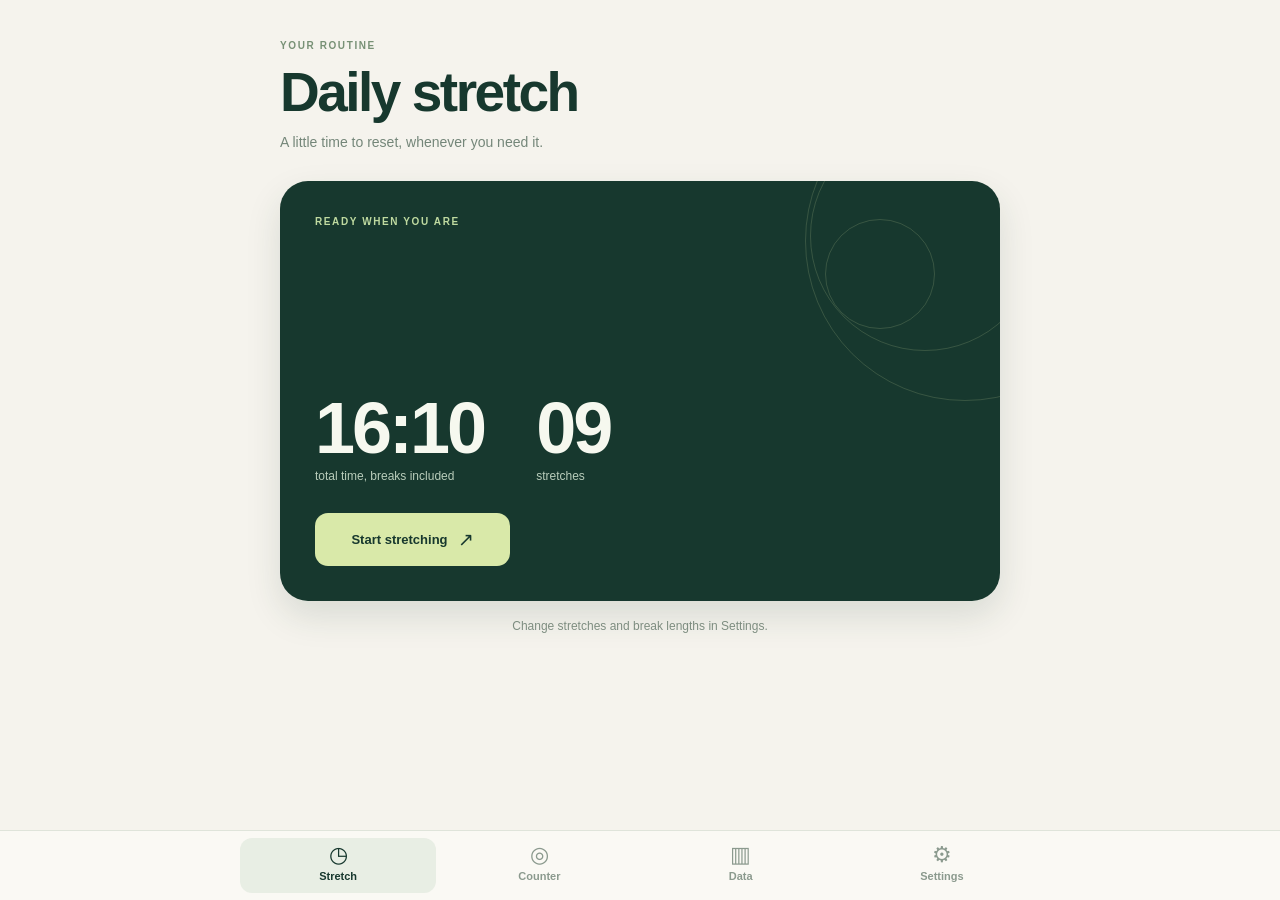
==== commit 5ab60e82: "Add private Google Sheets graphs in a new Data tab" ====
--- a/docs/index.html
+++ b/docs/index.html
@@ -7,7 +7,7 @@
   <meta name="apple-mobile-web-app-capable" content="yes">
   <meta name="apple-mobile-web-app-status-bar-style" content="default">
   <meta name="apple-mobile-web-app-title" content="Wapp">
-  <meta name="description" content="A personal stretch timer and Counter.">
+  <meta name="description" content="A personal stretch timer, Counter and private spreadsheet graphs.">
   <link rel="manifest" href="./manifest.webmanifest">
   <link rel="icon" href="./icon.svg" type="image/svg+xml">
   <link rel="apple-touch-icon" href="./apple-touch-icon.png">
@@ -30,15 +30,50 @@
     <section class="history-section" aria-labelledby="oops-history-title"><div class="section-head"><div><p class="section-kicker">THE RECORD</p><h2 id="oops-history-title">Oops history</h2></div></div><ul id="counter-oops-list" class="history-list"></ul></section>
   </main>
 
+  <main id="data-view" class="app-view page-wrap" hidden>
+    <header class="page-header"><p class="eyebrow">YOUR OVERVIEW</p><h1>Data</h1><p class="page-intro">Your graphs, together in one place.</p></header>
+    <section class="content-card data-connection" aria-labelledby="data-connection-title">
+      <span class="data-connection-icon" aria-hidden="true">▥</span>
+      <h2 id="data-connection-title">Your spreadsheet graphs</h2>
+      <p id="data-status" class="supporting-text" role="status" aria-live="polite">Add your spreadsheet link in Settings to get started.</p>
+      <div class="data-actions">
+        <button id="data-connect" class="primary-button" type="button" hidden>Connect with Google</button>
+        <button id="data-refresh" class="primary-button" type="button" hidden>Refresh graphs</button>
+        <button id="data-open-settings" class="subtle-button" type="button">Set up spreadsheet</button>
+        <button id="data-disconnect" class="subtle-button" type="button" hidden>Disconnect</button>
+      </div>
+      <p id="data-permission" class="data-privacy" hidden>Google access is limited to files you select. Its permission includes editing; this version of Wapp only reads your graphs.</p>
+      <div class="data-meta"><span id="data-updated"></span><a id="data-sheet-link" target="_blank" rel="noopener noreferrer" hidden>Open spreadsheet ↗</a></div>
+    </section>
+    <div id="data-charts" class="data-charts" hidden></div>
+  </main>
+
   <main id="settings-view" class="app-view page-wrap" hidden>
-    <div id="settings-home"><header class="page-header"><p class="eyebrow">MAKE IT YOURS</p><h1>Settings</h1><p class="page-intro">Choose what you want to configure.</p></header><div class="settings-app-list"><button id="settings-open-stretch" class="settings-app-button" type="button"><span class="settings-app-icon" aria-hidden="true">◷</span><span><strong>Stretch</strong><small>Routine, timings, and breaks</small></span><span class="settings-app-arrow" aria-hidden="true">›</span></button><button id="settings-open-counter" class="settings-app-button" type="button"><span class="settings-app-icon" aria-hidden="true">◎</span><span><strong>Counter</strong><small>Savings estimate and oops entries</small></span><span class="settings-app-arrow" aria-hidden="true">›</span></button><button id="settings-open-backup" class="settings-app-button" type="button"><span class="settings-app-icon" aria-hidden="true">↗</span><span><strong>Backup</strong><small>Import, export, and share data</small></span><span class="settings-app-arrow" aria-hidden="true">›</span></button></div></div>
+    <div id="settings-home"><header class="page-header"><p class="eyebrow">MAKE IT YOURS</p><h1>Settings</h1><p class="page-intro">Choose what you want to configure.</p></header><div class="settings-app-list"><button id="settings-open-stretch" class="settings-app-button" type="button"><span class="settings-app-icon" aria-hidden="true">◷</span><span><strong>Stretch</strong><small>Routine, timings, and breaks</small></span><span class="settings-app-arrow" aria-hidden="true">›</span></button><button id="settings-open-counter" class="settings-app-button" type="button"><span class="settings-app-icon" aria-hidden="true">◎</span><span><strong>Counter</strong><small>Savings estimate and oops entries</small></span><span class="settings-app-arrow" aria-hidden="true">›</span></button><button id="settings-open-data" class="settings-app-button" type="button"><span class="settings-app-icon" aria-hidden="true">▥</span><span><strong>Data</strong><small>Spreadsheet link and Google connection</small></span><span class="settings-app-arrow" aria-hidden="true">›</span></button><button id="settings-open-backup" class="settings-app-button" type="button"><span class="settings-app-icon" aria-hidden="true">↗</span><span><strong>Backup</strong><small>Import, export, and share data</small></span><span class="settings-app-arrow" aria-hidden="true">›</span></button></div></div>
     <button id="settings-back" class="settings-back" type="button" hidden>‹ Settings</button>
     <section id="stretch-settings" class="settings-section" aria-labelledby="stretch-settings-title" hidden><div class="section-head"><div><p class="section-kicker">STRETCH</p><h2 id="stretch-settings-title">Routine</h2></div><button id="add-button" class="subtle-button" type="button">＋ Add stretch</button></div><div class="content-card routine-card"><label class="form-label" for="routine-name">Routine name<input id="routine-name" maxlength="80"></label><ol id="exercise-list" class="exercise-list"></ol></div><div class="content-card breaks-card"><h3>Breaks</h3><p class="supporting-text">These pauses are included in the total time.</p><div class="setting-row"><label for="side-switch">Switching sides</label><div class="number-field"><input id="side-switch" type="number" min="0" max="300" inputmode="numeric"><span>sec</span></div></div><div class="setting-row"><label for="between-exercises">Between stretches</label><div class="number-field"><input id="between-exercises" type="number" min="0" max="300" inputmode="numeric"><span>sec</span></div></div><div class="setting-row"><label for="between-sets">Between sets</label><div class="number-field"><input id="between-sets" type="number" min="0" max="600" inputmode="numeric"><span>sec</span></div></div></div></section>
     <section id="counter-settings" class="settings-section" aria-labelledby="counter-settings-title" hidden><div class="section-head"><div><p class="section-kicker">COUNTER</p><h2 id="counter-settings-title">Estimate</h2></div></div><div class="content-card"><form id="counter-settings-form"><label class="form-label" for="counter-start-date">Start date<input id="counter-start-date" type="date" required></label><div class="estimate-row"><label class="form-label" for="counter-rate">Amount (DKK)<input id="counter-rate" type="number" min="0" max="1000000000" step="any" inputmode="decimal" required></label><label class="form-label" for="counter-period">Every (days)<input id="counter-period" type="number" min="1" max="3650" step="1" inputmode="numeric" required></label></div><p class="supporting-text">Savings accrue evenly each calendar day. Oops amounts stay fixed when you change your estimate.</p><button class="primary-button" type="submit">Save estimate</button></form></div><div class="content-card settings-oops"><h3>Oops entries</h3><p class="supporting-text">Edit or remove past entries here.</p><ul id="settings-oops-list" class="history-list"></ul></div></section>
+    <section id="data-settings" class="settings-section" aria-labelledby="data-settings-title" hidden>
+      <div class="section-head"><div><p class="section-kicker">DATA</p><h2 id="data-settings-title">Spreadsheet</h2></div></div>
+      <div class="content-card"><form id="sheets-settings-form">
+        <label class="form-label" for="sheets-url">Google Sheets link<input id="sheets-url" type="url" required autocomplete="off" placeholder="https://docs.google.com/spreadsheets/d/…"></label>
+        <p class="supporting-text">Keep the file private. This link is saved only in this device’s browser.</p>
+        <div class="field-grid"><label class="form-label" for="sheets-first">First chart sheet<input id="sheets-first" required maxlength="100" value="O-MF"></label><label class="form-label" for="sheets-second">Second chart sheet (optional)<input id="sheets-second" maxlength="100" value="O-V"></label></div>
+        <details class="google-setup"><summary>Google connection setup (one time)</summary>
+          <p class="supporting-text">Follow the <a href="./sheets-setup.html" target="_blank" rel="noopener">setup guide</a>, then copy these three values from the same Google Cloud project. Do not enter a client secret.</p>
+          <label class="form-label" for="sheets-client">OAuth client ID<input id="sheets-client" autocomplete="off" spellcheck="false" placeholder="…apps.googleusercontent.com"></label>
+          <label class="form-label" for="sheets-key">Picker API key<input id="sheets-key" autocomplete="off" spellcheck="false"></label>
+          <label class="form-label" for="sheets-project">Google project number<input id="sheets-project" inputmode="numeric" autocomplete="off"></label>
+        </details>
+        <p id="sheets-settings-status" class="supporting-text" role="status"></p>
+        <button class="primary-button" type="submit">Save spreadsheet settings</button>
+      </form></div>
+      <p class="supporting-text">Use the Data tab to connect and select this file in Google’s picker. Graphs and access tokens stay in memory and are cleared when you disconnect or reload. These connection settings are separate from your Counter and Stretch backups.</p>
+    </section>
     <section id="backup-settings" class="settings-section" aria-labelledby="backup-title" hidden><div class="section-head"><div><p class="section-kicker">YOUR DATA</p><h2 id="backup-title">Backup</h2></div></div><div class="content-card backup-card"><p>Data stays in the browser on each device. A computer backup includes only that computer’s data; it cannot read your phone’s entries.</p><div class="backup-actions"><button id="export-button" class="subtle-button" type="button">Export JSON</button></div><button id="import-button" class="subtle-button" type="button">Import JSON</button><button id="share-button" class="subtle-button" type="button">Share this device’s backup</button><input id="import-file" type="file" accept="application/json,.json" hidden><p class="supporting-text">To move phone data to your computer, use Share backup on your phone, then import that file on your computer. Importing a backup replaces the data on this device.</p></div></section>
   </main>
 
-  <nav id="bottom-nav" class="bottom-nav" aria-label="Main navigation"><div class="nav-inner"><button type="button" class="nav-button active" data-view="stretch" aria-current="page"><span class="nav-icon" aria-hidden="true">◷</span><span>Stretch</span></button><button type="button" class="nav-button" data-view="counter"><span class="nav-icon" aria-hidden="true">◎</span><span>Counter</span></button><button type="button" class="nav-button" data-view="settings"><span class="nav-icon" aria-hidden="true">⚙</span><span>Settings</span></button></div></nav>
+  <nav id="bottom-nav" class="bottom-nav" aria-label="Main navigation"><div class="nav-inner"><button type="button" class="nav-button active" data-view="stretch" aria-current="page"><span class="nav-icon" aria-hidden="true">◷</span><span>Stretch</span></button><button type="button" class="nav-button" data-view="counter"><span class="nav-icon" aria-hidden="true">◎</span><span>Counter</span></button><button type="button" class="nav-button" data-view="data"><span class="nav-icon" aria-hidden="true">▥</span><span>Data</span></button><button type="button" class="nav-button" data-view="settings"><span class="nav-icon" aria-hidden="true">⚙</span><span>Settings</span></button></div></nav>
 
   <main id="session" class="session-screen" hidden><div class="session-top"><span class="session-label">STRETCH SESSION</span><span id="session-progress">1 / 1</span></div><div class="session-main"><div id="phase-label" class="phase-label">STRETCH</div><h1 id="step-name">Asian squat hold</h1><p id="step-detail" class="step-detail">Set 1 of 2</p><div id="timer-ring" class="timer-ring"><div class="timer-inner"><span id="remaining-time">0:45</span><span>REMAINING</span></div></div><p id="pause-note" class="pause-note" role="status">The screen stays awake while the timer runs when your phone allows it.</p></div><div class="session-bottom"><div class="up-next"><span>UP NEXT</span><strong id="up-next-name">Set break</strong></div><div class="session-controls"><button id="previous-button" type="button" aria-label="Go back">↶<small>Back</small></button><button id="pause-button" type="button">Pause</button><button id="next-button" type="button" aria-label="Skip step">↷<small>Skip</small></button><button id="end-button" type="button" aria-label="Stop session">×<small>Stop</small></button></div></div></main>
 
--- a/docs/styles.css
+++ b/docs/styles.css
@@ -7,7 +7,7 @@
 .section-head{display:flex;align-items:end;justify-content:space-between;gap:14px;margin:0 1px 16px}.section-kicker{color:#819482;margin:0}.section-head h2{font-size:24px;letter-spacing:-.7px;margin:6px 0 0}.content-card{background:#fffdf8;border:1px solid #e7e7df;border-radius:20px;padding:23px;margin-bottom:15px}.content-card h3{font-size:18px;margin:0 0 7px;letter-spacing:-.4px}.supporting-text{font-size:12px;color:#829184;line-height:1.5;margin:0 0 18px}.oops-card{margin-top:30px}.oops-card .section-head{margin-bottom:8px}.oops-form .primary-button{width:100%;margin-top:5px}.form-label{display:flex;flex-direction:column;gap:8px;font-size:12px;font-weight:700;color:#4f6857;margin-bottom:17px}.form-label input,.form-label select{display:block;box-sizing:border-box;width:100%;max-width:100%;min-width:0;min-height:46px;border:1px solid #dbe3d9;border-radius:10px;background:#fff;color:#17382e;padding:10px 12px;font-size:16px}.form-label .optional{display:inline;color:#99a69b;font-weight:500}.field-grid{display:grid;grid-template-columns:repeat(2,minmax(0,1fr));gap:13px}.history-section{margin-top:32px}.history-list{list-style:none;padding:0;margin:0;background:#fffdf8;border:1px solid #e8e7de;border-radius:17px;overflow:hidden}.history-list li{display:flex;align-items:center;gap:12px;justify-content:space-between;padding:14px 17px;border-bottom:1px solid #efeee8}.history-list li:last-child{border-bottom:0}.history-list strong{display:block;font-size:13px;color:#284434}.history-list small{display:block;color:#9a9e94;font-size:11px;margin-top:4px}.history-list .history-amount{font-size:13px;font-weight:800;color:#846244;white-space:nowrap}.history-list button{border:0;background:#edf1e8;color:#3c664d;border-radius:8px;padding:7px 10px;font-size:11px;font-weight:700}.empty-list{color:#9aa69a;font-size:12px;line-height:1.5}
 .settings-section{margin-top:34px}.settings-section:first-of-type{margin-top:0}.routine-card{padding:18px}.routine-card>.form-label{margin:0 5px 19px}.exercise-list{list-style:none;margin:0;padding:0;border:1px solid #ecebe3;border-radius:14px;overflow:hidden}.exercise-item{display:flex;align-items:center;gap:10px;min-height:68px;padding:10px 12px;border-bottom:1px solid #eeede6}.exercise-item:last-child{border-bottom:0}.exercise-index{display:grid;place-items:center;flex:0 0 28px;height:28px;border-radius:8px;background:#edf0e7;color:#6f8573;font-size:10px;font-weight:800}.exercise-copy{flex:1;min-width:0}.exercise-name{display:block;font-size:13px;font-weight:750;color:#234337}.exercise-meta{display:block;color:#89948b;font-size:11px;margin-top:4px}.exercise-edit{border:0;background:#eef2e9;color:#426f54;border-radius:8px;padding:7px 9px;font-size:14px}.move-controls{display:flex;gap:2px}.move-controls button{border:0;background:none;color:#758b79;padding:5px;font-size:14px}.move-controls button:disabled{opacity:.25;cursor:default}.breaks-card{background:#e9eee4}.breaks-card .supporting-text{margin-bottom:7px}.setting-row{display:flex;justify-content:space-between;align-items:center;border-top:1px solid #d7e0d4;min-height:58px;gap:15px}.setting-row label{font-size:12px;font-weight:650}.number-field{display:flex;align-items:center;gap:4px;background:#fffdf8;border-radius:9px;padding:5px 8px}.number-field input{width:49px;border:0;background:transparent;text-align:right;color:#17382e;font-weight:750;font-size:13px;outline:none}.number-field span{color:#94a093;font-size:11px}.estimate-row{display:grid;grid-template-columns:repeat(2,minmax(0,1fr));gap:13px;align-items:stretch}.backup-card>p:first-child{font-size:13px;line-height:1.55;color:#69796d;margin:0 0 15px}.backup-actions{display:flex;gap:10px;flex-wrap:wrap;margin-bottom:14px}.backup-card .supporting-text{margin:14px 0 0}.backup-card #share-button{display:none}
 .settings-app-list{display:grid;gap:12px}.settings-app-button{width:100%;display:flex;align-items:center;gap:15px;min-height:83px;text-align:left;border:1px solid #e4e8de;border-radius:18px;background:#fffdf8;color:#234337;padding:15px 19px;box-shadow:0 5px 15px rgba(34,59,39,.025)}.settings-app-button:hover{background:#f2f6eb}.settings-app-icon{width:43px;height:43px;flex:0 0 43px;display:grid;place-items:center;border-radius:13px;background:#e9eee4;color:#376047;font-size:24px}.settings-app-button strong,.settings-app-button small{display:block}.settings-app-button strong{font-size:16px}.settings-app-button small{font-size:12px;font-weight:500;color:#829184;margin-top:4px}.settings-app-arrow{margin-left:auto;color:#9cae9a;font-size:28px}.settings-back{display:inline-flex;align-items:center;border:0;background:transparent;color:#446b52;font-size:13px;font-weight:750;padding:0;margin:0 0 24px}.settings-section{margin-top:0}
-.bottom-nav{position:fixed;left:0;right:0;bottom:0;z-index:10;padding:7px 12px calc(env(safe-area-inset-bottom) + 7px);background:rgba(250,249,244,.96);border-top:1px solid #dfe4da;backdrop-filter:blur(16px);-webkit-backdrop-filter:blur(16px)}.nav-inner{max-width:800px;margin:auto;display:grid;grid-template-columns:repeat(3,1fr);gap:5px}.nav-button{display:flex;flex-direction:column;align-items:center;gap:4px;border:0;background:transparent;color:#8b9a8e;border-radius:12px;min-height:55px;padding:6px;font-size:11px;font-weight:750}.nav-button.active{color:#17382e;background:#e8eee4}.nav-icon{font-size:22px;line-height:1}
+.bottom-nav{position:fixed;left:0;right:0;bottom:0;z-index:10;padding:7px 12px calc(env(safe-area-inset-bottom) + 7px);background:rgba(250,249,244,.96);border-top:1px solid #dfe4da;backdrop-filter:blur(16px);-webkit-backdrop-filter:blur(16px)}.nav-inner{max-width:800px;margin:auto;display:grid;grid-template-columns:repeat(4,minmax(0,1fr));gap:5px}.nav-button{display:flex;flex-direction:column;align-items:center;gap:4px;border:0;background:transparent;color:#8b9a8e;border-radius:12px;min-height:55px;padding:6px;font-size:11px;font-weight:750}.nav-button.active{color:#17382e;background:#e8eee4}.nav-icon{font-size:22px;line-height:1}
 .session-screen{min-height:100dvh;background:#17382e;color:#f2f5e9;display:flex;flex-direction:column;padding:calc(env(safe-area-inset-top) + 27px) 20px calc(env(safe-area-inset-bottom) + 25px)}.session-top{display:flex;justify-content:space-between;align-items:center;gap:10px;font-size:11px;color:#b7cbb3}.session-label{color:#91af93;font-size:10px}.session-main{flex:1;display:flex;align-items:center;justify-content:center;flex-direction:column;text-align:center;padding:20px 0}.phase-label{color:#b9d69b}.session-main h1{font-size:clamp(29px,8vw,43px);line-height:1.12;letter-spacing:-1.5px;max-width:500px;margin:14px 0 8px}.step-detail{color:#b9cbb7;font-size:13px;margin:0}.timer-ring{width:min(65vw,265px);height:min(65vw,265px);border-radius:50%;margin:35px 0 18px;background:conic-gradient(#d9e9a9 0deg,#d9e9a9 var(--progress,360deg),rgba(255,255,255,.12) var(--progress,360deg));padding:9px;display:grid;place-items:center}.timer-inner{width:100%;height:100%;border-radius:50%;background:#17382e;display:flex;align-items:center;justify-content:center;flex-direction:column;gap:3px}.timer-inner span:first-child{font-size:clamp(48px,13vw,68px);font-weight:800;line-height:1;letter-spacing:-3px;font-variant-numeric:tabular-nums}.timer-inner span:last-child{font-size:9px;letter-spacing:.18em;color:#9db69b;font-weight:700}.pause-note{min-height:28px;color:#a8bfa8;font-size:11px}.session-bottom{width:100%;max-width:480px;margin:auto}.up-next{display:flex;flex-direction:column;gap:5px;border-top:1px solid #3e5a4b;padding-top:16px}.up-next span{font-size:9px;letter-spacing:.16em;color:#91af93;font-weight:700}.up-next strong{font-size:13px;font-weight:650}.session-controls{display:grid;grid-template-columns:1fr 1.6fr 1fr 1fr;gap:8px;margin-top:20px}.session-controls button{border:1px solid #5c7864;background:transparent;color:#eff2e7;min-height:59px;border-radius:12px;display:flex;align-items:center;justify-content:center;flex-direction:column;font-size:22px;line-height:1}.session-controls small{font-size:9px;margin-top:5px;font-weight:700}.session-controls #pause-button{background:#d9e9a9;color:#17382e;border-color:#d9e9a9;font-size:13px;font-weight:800}.session-controls #end-button{border-color:#9b6c62;color:#f2c6bd}
 .edit-dialog{width:min(calc(100% - 30px),440px);border:0;border-radius:20px;padding:24px;background:#fffdf8;color:#17382e;box-shadow:0 30px 70px #102b24a0}.edit-dialog::backdrop{background:rgba(13,39,30,.65)}.dialog-head{display:flex;align-items:start;justify-content:space-between;margin-bottom:23px}.dialog-head h2{font-size:23px;letter-spacing:-.7px;margin:5px 0 0}.close-button{border:0;background:#eef1e9;color:#617565;width:31px;height:31px;border-radius:9px;font-size:22px;line-height:1}.dialog-actions{display:flex;gap:9px;margin-top:24px}.dialog-actions button{border:0;border-radius:10px;padding:12px 14px;font-size:12px;font-weight:750}.delete-button{background:#f5e9e4;color:#a75d50}.save-button{background:#17382e;color:#fff;flex:1}.toast{position:fixed;bottom:calc(env(safe-area-inset-bottom) + 88px);left:50%;transform:translate(-50%,20px);background:#17382e;color:#fff;padding:11px 16px;border-radius:10px;font-size:12px;opacity:0;pointer-events:none;transition:.2s;white-space:nowrap;z-index:30;max-width:calc(100vw - 24px);overflow:hidden;text-overflow:ellipsis}.toast.show{opacity:1;transform:translate(-50%,0)}
 @media(max-width:600px){.page-wrap{padding-top:calc(env(safe-area-inset-top) + 27px)}.stretch-card{min-height:365px;padding:27px}.stretch-stats{gap:28px;flex-direction:column;margin:auto 0 25px}.stretch-stats strong{font-size:56px}.counter-card{padding:24px}.counter-primary strong{font-size:48px}.setup-hint{align-items:flex-start;flex-direction:column}.routine-card{padding:12px}.exercise-item{gap:7px;padding:9px}.move-controls button{padding:3px}.backup-actions{display:none}.backup-card #share-button{display:inline-flex}.session-controls{gap:6px}.session-controls button{min-height:56px}.session-controls #pause-button{font-size:12px}}
@@ -25,3 +25,10 @@
 @media(max-width:380px){.field-grid{grid-template-columns:minmax(0,1fr)}}
 @media(hover:hover){.backup-actions{display:flex}.backup-card #share-button{display:none}}
 @media(hover:none) and (pointer:coarse){.backup-actions{display:none}.backup-card #share-button{display:inline-flex}}
+
+.data-connection{padding:28px}.data-connection-icon{display:grid;place-items:center;width:48px;height:48px;background:#e9eee4;border-radius:14px;font-size:27px;color:#376047;margin-bottom:22px}.data-connection h2{font-size:23px;line-height:1.2;letter-spacing:-.6px;margin:0 0 12px}.data-privacy{font-size:12px;line-height:1.6;color:#69796d;border-top:1px solid #e7e7df;margin:22px 0 0;padding-top:18px}.data-charts{display:grid;gap:20px;min-width:0}
+
+.data-actions{display:flex;gap:10px;flex-wrap:wrap}.data-actions button{white-space:normal}.data-meta{display:flex;flex-wrap:wrap;gap:12px;justify-content:space-between;margin-top:18px;color:#748679;font-size:12px}.data-meta a,.google-setup a{color:#376047}.error-text{color:#9b4939}.google-setup{border-top:1px solid #e7e7df;padding:18px 0;margin-bottom:10px}.google-setup summary,.graph-table summary{cursor:pointer;font-size:14px;font-weight:700;color:#376047}.google-setup[open] summary{margin-bottom:18px}.graph-card{min-width:0;overflow:hidden}.graph-card h2{font-size:24px;overflow-wrap:anywhere;margin:10px 0 16px}.graph-frame{position:relative;height:340px;min-width:0}.graph-table{margin-top:22px}.table-scroll{overflow:auto;max-height:320px;margin-top:12px}.graph-table table{border-collapse:collapse;width:100%;font-size:12px}.graph-table td,.graph-table th{padding:8px;text-align:left;border-bottom:1px solid #e7e7df;white-space:nowrap}.graph-table th{position:sticky;top:0;background:#fffdf8}.setup-guide{max-width:760px;line-height:1.65}.setup-guide h2{margin-top:30px;font-size:22px}.setup-guide li{margin:12px 0}.setup-guide code{overflow-wrap:anywhere;font-size:.9em}.setup-guide a{color:#376047}.setup-guide pre{white-space:pre-wrap;overflow-wrap:anywhere;background:#e9eee4;padding:12px;border-radius:8px}@media(max-width:600px){#data-settings .field-grid{grid-template-columns:minmax(0,1fr);gap:0}.graph-frame{height:300px}.graph-card{padding:18px}.data-connection{padding:23px}}
+.graph-frame canvas{display:block;max-width:100%}
+
+.data-connection.connected .data-connection-icon,.data-connection.connected h2,.data-connection.connected #data-permission{display:none}.data-connection.connected{padding:20px}
